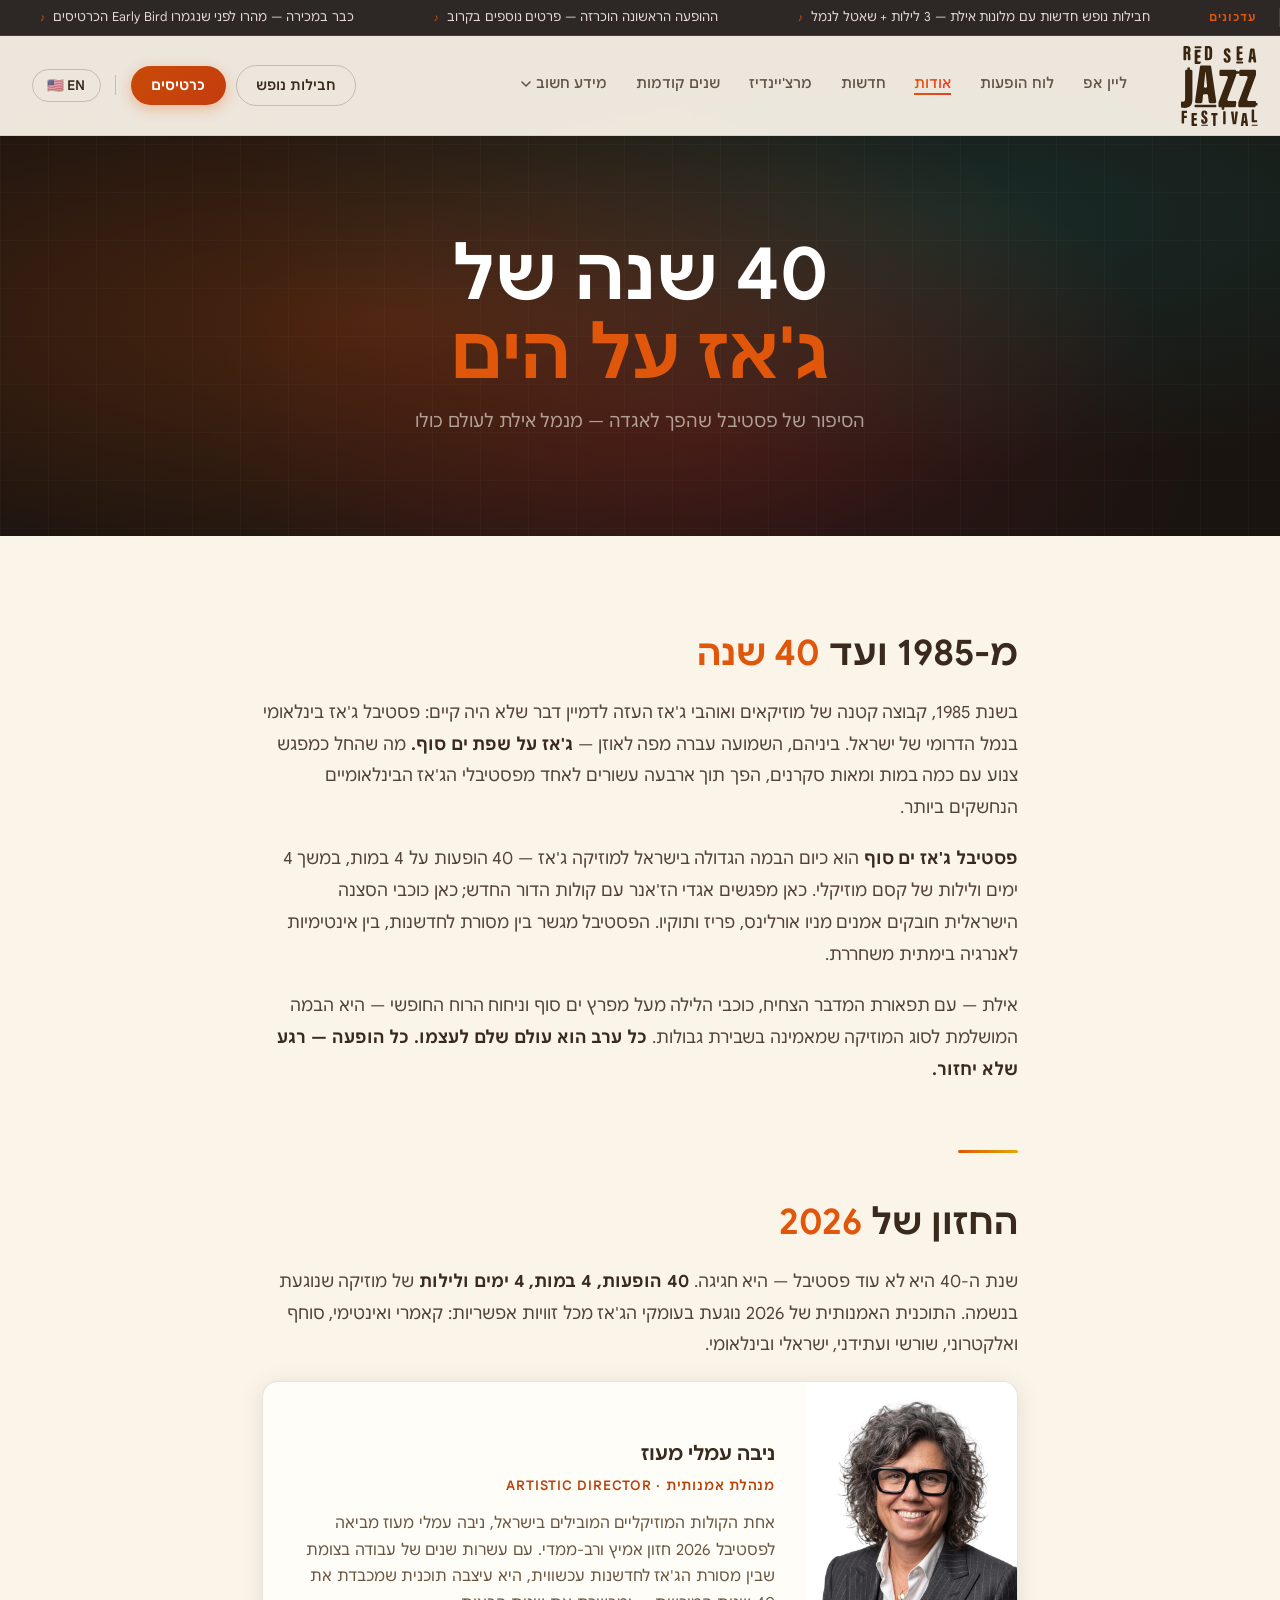
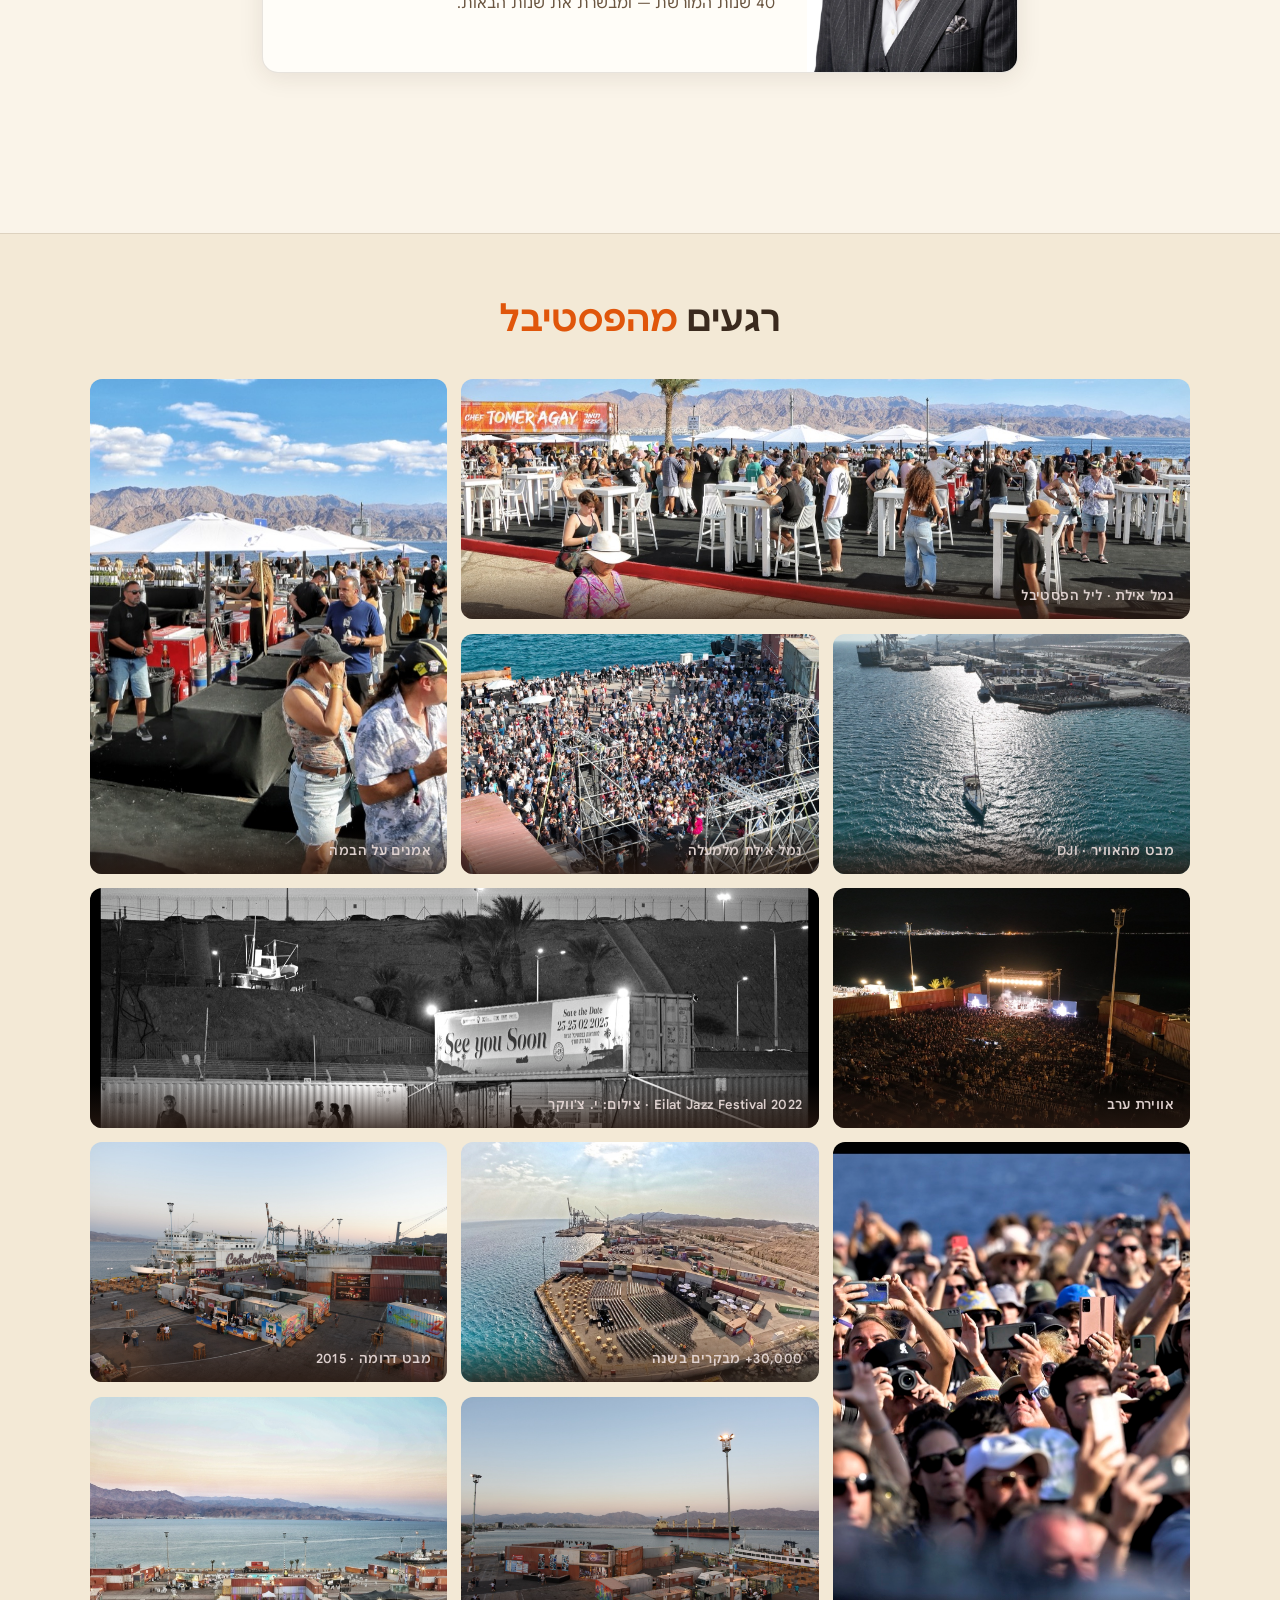
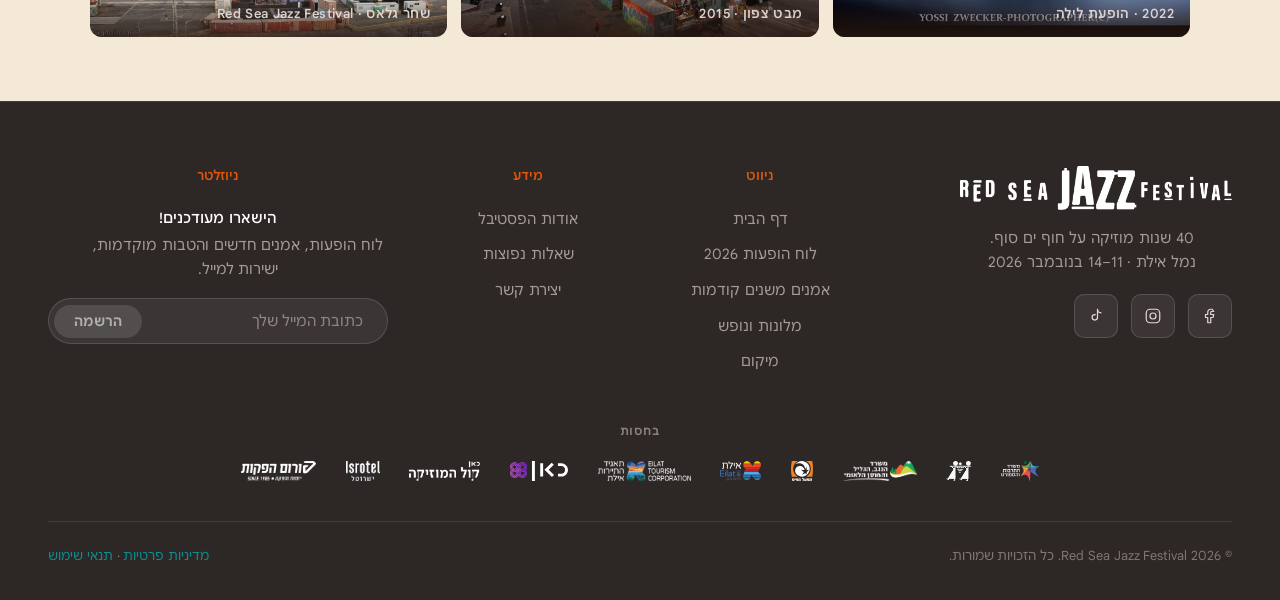
==== about.html @ d21c3e27 "fix: סגירת תפריט מובייל בלחיצה על קישור ניווט פנימי בלעדי זה, גלילת עוגן באותו עמוד (כמו קישור ל-lin" ====
<!DOCTYPE html>
<html lang="he" dir="rtl">
<head>
  <meta charset="UTF-8" />
  <meta name="viewport" content="width=device-width, initial-scale=1.0" />
  <title>אודות הפסטיבל · Red Sea Jazz Festival 2026</title>
  <meta name="description" content="40 שנות פסטיבל ג'אז ים סוף — סיפור הפסטיבל, הערכים, המספרים והחזון. נמל אילת, 11–14 בנובמבר 2026." />
  <meta name="keywords" content="Red Sea Jazz Festival, אודות, היסטוריה, פסטיבל ג'אז, אילת, 40 שנה" />
  <meta property="og:title" content="אודות הפסטיבל · Red Sea Jazz Festival 2026" />
  <meta property="og:description" content="40 שנות פסטיבל ג'אז ים סוף — סיפור הפסטיבל, הערכים והחזון. נמל אילת, 11–14 בנובמבר 2026." />
  <meta property="og:type" content="website" />
  <meta property="og:image" content="./Graphig assets/og-image.jpg" />
  <meta property="og:image:width" content="1200" />
  <meta property="og:image:height" content="630" />
  <meta property="og:image:alt" content="Red Sea Jazz Festival 2026 — 40 שנות מוזיקה" />
  <meta property="og:locale" content="he_IL" />
  <meta property="og:site_name" content="Red Sea Jazz Festival" />
  <meta name="twitter:card" content="summary_large_image" />
  <meta name="twitter:title" content="אודות הפסטיבל · Red Sea Jazz Festival 2026" />
  <meta name="twitter:description" content="40 שנות פסטיבל ג'אז ים סוף — נמל אילת, 11–14 בנובמבר 2026" />
  <meta name="twitter:image" content="./Graphig assets/og-image.jpg" />
  <meta name="twitter:image:alt" content="Red Sea Jazz Festival 2026 — אודות הפסטיבל" />
  <meta name="theme-color" content="#E0560B" />
  <meta name="msapplication-TileColor" content="#E0560B" />
  <link rel="icon" type="image/x-icon" href="./favicon.ico" />
  <link rel="icon" type="image/png" sizes="16x16" href="./favicon-16x16.png" />
  <link rel="icon" type="image/png" sizes="32x32" href="./favicon-32x32.png" />
  <link rel="apple-touch-icon" sizes="180x180" href="./apple-touch-icon.png" />
  <link rel="manifest" href="./site.webmanifest" />
  <!-- Preconnect to external origins -->
  <link rel="preconnect" href="https://fonts.googleapis.com" />
  <link rel="preconnect" href="https://fonts.gstatic.com" crossorigin />
  <link href="https://fonts.googleapis.com/css2?family=Hepta+Slab:wght@100;300;400;500;700;900&family=Noto+Sans+Hebrew:wght@300;400;500;700;900&display=swap" rel="stylesheet" />
  <style>
    /* ─── Google Sans (self-hosted, per-script via unicode-range: Hebrew + Latin/numbers) ─── */
    @font-face {
      font-family: 'Google Sans';
      src: url('./Graphig assets/fonts/GoogleSansHebrew-Variable.woff2') format('woff2-variations');
      font-weight: 400 700;
      font-style: normal;
      unicode-range: U+0590-05FF, U+FB1D-FB4F;
      font-display: swap;
    }
    @font-face {
      font-family: 'Google Sans';
      src: url('./Graphig assets/fonts/GoogleSansHebrew-Italic-Variable.woff2') format('woff2-variations');
      font-weight: 400 700;
      font-style: italic;
      unicode-range: U+0590-05FF, U+FB1D-FB4F;
      font-display: swap;
    }
    @font-face {
      font-family: 'Google Sans';
      src: url('./Graphig assets/fonts/GoogleSansLatin-Variable.woff2') format('woff2-variations');
      font-weight: 400 700;
      font-style: normal;
      unicode-range: U+0020-007E, U+00A0-00FF, U+2010-2011, U+2013-2015, U+2018-201A, U+201C-201E, U+2022, U+2026, U+2030, U+2032-2033, U+2039-203A, U+2044, U+20AA, U+20AC, U+2190, U+2192, U+21C4, U+2212, U+2248, U+25CF, U+2713;
      font-display: swap;
    }
    @font-face {
      font-family: 'Google Sans';
      src: url('./Graphig assets/fonts/GoogleSansLatin-Italic-Variable.woff2') format('woff2-variations');
      font-weight: 400 700;
      font-style: italic;
      unicode-range: U+0020-007E, U+00A0-00FF, U+2010-2011, U+2013-2015, U+2018-201A, U+201C-201E, U+2022, U+2026, U+2030, U+2032-2033, U+2039-203A, U+2044, U+20AA, U+20AC, U+2190, U+2192, U+21C4, U+2212, U+2248, U+25CF, U+2713;
      font-display: swap;
    }

    /* ─── RESET & BASE ─────────────────────────────────────────── */
    *, *::before, *::after { box-sizing: border-box; margin: 0; padding: 0; }

    :root {
      --ticker-h:  36px;
      --nav-h:     100px;
      --bg:        #FAF4E9;
      --bg2:       #F3E9D6;
      --orange:    #E0560B;
      --yellow:    #E0A800;
      --red:       #D62246;
      --teal:      #0A8F8E;
      --text:      #3A2A1E;
      --muted:     #6A5540; --yellow-text: #7A5C00; --teal-text: #086665; --orange-text: #B8440A; --orange-btn: #C94A08;
      --card-bg:   #FFFDF8;
      --border:    rgba(58,42,30,0.12);
      --border-strong: rgba(58,42,30,0.22);
      --shadow:    rgba(58,42,30,0.10);
      --shadow-strong: rgba(58,42,30,0.16);
      --on-accent: #FFFDF8;
      --font:      'Google Sans', 'Hepta Slab', 'Noto Sans Hebrew', serif;
    }
    :root:has(nav.scrolled) { --nav-h: 64px; }

    html { scroll-behavior: smooth; direction: rtl; }

    body {
      background: var(--bg);
      color: var(--text);
      font-family: var(--font);
      overflow-x: hidden;
      -webkit-font-smoothing: antialiased;
      line-height: 1.7;
      word-spacing: 0.05em;
    }

    a { color: inherit; text-decoration: none; }

    :focus-visible {
      outline: 2px solid var(--orange);
      outline-offset: 3px;
      border-radius: 4px;
    }

    img { display: block; max-width: 100%; }
    button { font-family: var(--font); cursor: pointer; }

    ::-webkit-scrollbar { width: 6px; }
    ::-webkit-scrollbar-track { background: var(--bg); }
    ::-webkit-scrollbar-thumb { background: var(--orange); border-radius: 3px; }

    /* ─── NAV ─────────────────────────────────────────────────── */
    /* ─── TICKER ─────────────────────────────────────────────── */
    .ticker-bar {
      position: fixed; top: 0; left: 0; right: 0;
      height: var(--ticker-h); z-index: 101;
      background: #2d2726;
      display: flex; align-items: center;
      direction: ltr;
      overflow: hidden;
      border-bottom: 1px solid rgba(224,86,11,0.3);
    }
    .ticker-label {
      flex-shrink: 0;
      padding: 0 1.4rem 0 1rem;
      font-size: 0.7rem; font-weight: 700; letter-spacing: 0.08em;
      color: var(--orange); text-transform: uppercase;
      border-right: 1px solid rgba(224,86,11,0.35);
      white-space: nowrap;
    }
    .ticker-track-wrap { flex: 1; overflow: hidden; position: relative; }
    .ticker-track {
      display: flex; gap: 0;
      direction: ltr;
      animation: ticker-scroll 28s linear infinite;
      will-change: transform;
      width: max-content;
    }
    .ticker-item {
      display: inline-flex; align-items: center; gap: 0.5rem;
      font-size: 0.78rem; color: #e6d8d6;
      padding: 0 2.5rem;
      white-space: nowrap;
    }
    .ticker-item::before { content: '♪'; color: var(--orange); font-size: 0.65rem; }
    @keyframes ticker-scroll {
      0%   { transform: translateX(0); }
      100% { transform: translateX(-25%); }
    }
    @media (max-width: 700px) {
      :root { --ticker-h: 32px; }
      .ticker-label { padding: 0 0.7rem 0 0.9rem; font-size: 0.65rem; }
      .ticker-item { font-size: 0.73rem; padding: 0 1.8rem; }
    }

    /* ─── NAV ─────────────────────────────────────────────────── */
    nav {
      position: fixed; top: var(--ticker-h); width: 100%; z-index: 100;
      display: flex; align-items: center;
      height: 100px;
      background: rgba(250,244,233,0.94);
      backdrop-filter: blur(10px);
      border-bottom: 1px solid var(--border);
      transition: background 0.35s, height 0.35s;
      overflow: hidden;
    }
    nav.scrolled {
      height: 64px;
      background: rgba(250,244,233,0.97);
      box-shadow: 0 2px 16px var(--shadow);
    }

    .nav-logo-tab {
      flex-shrink: 0;
      padding: 0.6rem 1.4rem;
      display: flex;
      align-items: center; justify-content: center;
      cursor: pointer; text-decoration: none;
      transition: opacity 0.2s, padding 0.35s;
    }
    .nav-logo-tab:hover { opacity: 0.75; }
    nav.scrolled .nav-logo-tab { padding: 0.25rem 1.4rem; }
    .nav-logo-img {
      height: 80px; width: auto; display: block;
      filter: brightness(0) saturate(100%) invert(15%) sepia(28%) saturate(900%) hue-rotate(350deg);
      transition: height 0.35s;
    }
    nav.scrolled .nav-logo-img { height: 44px; }

    .nav-inner {
      flex: 1; display: flex; align-items: center;
      justify-content: space-between;
      padding: 0 2rem;
    }

    .nav-links {
      display: flex; gap: 1.8rem; list-style: none;
      font-size: 0.88rem; font-weight: 500;
    }
    .nav-links a {
      position: relative; padding-bottom: 3px;
      transition: color 0.25s; color: rgba(58,42,30,0.78);
    }
    .nav-links a::after {
      content: ''; position: absolute; bottom: 0; inset-inline-end: 0;
      width: 0; height: 2px;
      background: linear-gradient(90deg, var(--orange), #E84021);
      transition: width 0.3s;
    }
    .nav-links a:hover, .nav-links a.active {
      background: linear-gradient(90deg, var(--orange), #E84021);
      -webkit-background-clip: text; background-clip: text; color: transparent;
    }
    .nav-links a:hover::after, .nav-links a.active::after { width: 100%; }

    /* ── Nav dropdown: "מידע חשוב" — הקישור היחיד בטול-בר עם תת-תפריט (3 בנים) ── */
    .nav-drop { position: relative; }
    .nav-drop-toggle {
      display: flex; align-items: center; gap: 0.35rem;
      background: none; border: none; padding: 0 0 3px; margin: 0;
      font: inherit; font-size: inherit; font-weight: 500;
      color: rgba(58,42,30,0.78); cursor: pointer; position: relative;
    }
    .nav-drop-toggle::after {
      content: ''; position: absolute; bottom: 0; inset-inline-end: 0;
      width: 0; height: 2px;
      background: linear-gradient(90deg, var(--orange), #E84021);
      transition: width 0.3s;
    }
    .nav-drop-toggle:hover, .nav-drop-toggle.open {
      background: linear-gradient(90deg, var(--orange), #E84021);
      -webkit-background-clip: text; background-clip: text; color: transparent;
    }
    .nav-drop-toggle:hover::after, .nav-drop-toggle.open::after { width: 100%; }
    .nav-drop-toggle:hover .nav-drop-chevron, .nav-drop-toggle.open .nav-drop-chevron { color: var(--orange); }
    .nav-drop-chevron { transition: transform 0.25s; flex-shrink: 0; }
    .nav-drop-toggle.open .nav-drop-chevron { transform: rotate(180deg); }

    /* הפאנל מנותק ל-body ב-JS (portal) כדי לא להיחתך ע"י overflow:hidden של ה-nav */
    .nav-drop-panel {
      display: none; flex-direction: column;
      position: fixed; z-index: 150;
      background: #FAF4E9; border: 1px solid var(--border);
      border-radius: 14px; box-shadow: 0 14px 34px var(--shadow);
      padding: 0.55rem; min-width: 215px;
    }
    .nav-drop-panel.open { display: flex; }
    .nav-drop-panel > a {
      display: flex; align-items: center; justify-content: space-between; gap: 0.6rem;
      padding: 0.6rem 0.8rem; border-radius: 8px;
      font-size: 0.87rem; font-weight: 500; color: var(--text);
      white-space: nowrap; text-align: start;
      background: none; border: none; width: 100%; cursor: pointer; font-family: inherit;
    }
    .nav-drop-panel > a:hover { background: rgba(224,86,11,0.08); color: var(--orange); }
    .nav-drop-panel > a.active { color: var(--orange); font-weight: 700; }

    .nav-actions {
      display: flex; align-items: center; gap: 0.6rem; flex-shrink: 0;
    }
    .nav-btn-primary {
      background: linear-gradient(135deg, var(--orange-btn), #c43d0e);
      color: var(--on-accent); border: none; border-radius: 50px;
      padding: 0.5rem 1.3rem; font-size: 0.85rem; font-weight: 700;
      cursor: pointer;
      box-shadow: 0 4px 14px rgba(224,86,11,0.32);
      transition: transform 0.2s, box-shadow 0.2s;
    }
    .nav-btn-primary:hover {
      transform: translateY(-2px);
      box-shadow: 0 6px 22px rgba(224,86,11,0.45);
    }
    .nav-btn-secondary {
      background: transparent;
      color: var(--text); border: 1.5px solid var(--border-strong);
      border-radius: 50px; padding: 0.48rem 1.2rem;
      font-size: 0.85rem; font-weight: 600; cursor: pointer;
      transition: border-color 0.2s, color 0.2s, transform 0.2s;
    }
    .nav-btn-secondary:hover {
      border-color: var(--orange); color: var(--orange);
      transform: translateY(-2px);
    }
    .nav-lang-sep {
      width: 1px; height: 20px; flex-shrink: 0;
      background: var(--border-strong);
      margin-inline: 0.3rem;
    }
    .nav-btn-lang {
      background: transparent;
      color: var(--text);
      border: 1.5px solid var(--border-strong);
      border-radius: 50px; padding: 0.45rem 0.9rem;
      font-size: 0.85rem; font-weight: 600; cursor: pointer;
      display: flex; align-items: center; gap: 0.35rem;
      transition: border-color 0.2s, color 0.2s;
    }
    .nav-btn-lang:hover { border-color: var(--orange); color: var(--orange); }

    .hamburger { display: none; flex-direction: column; gap: 5px; cursor: pointer; background: none; border: none; padding: 0; }
    .hamburger span { width: 24px; height: 2px; background: var(--text); border-radius: 2px; transition: 0.3s; }
    /* תפריט פתוח: שני הפסים החיצוניים מסתובבים ל-X, האמצעי נעלם */
    .hamburger[aria-expanded="true"] span:nth-child(1) { transform: translateY(7px) rotate(45deg); }
    .hamburger[aria-expanded="true"] span:nth-child(2) { opacity: 0; }
    .hamburger[aria-expanded="true"] span:nth-child(3) { transform: translateY(-7px) rotate(-45deg); }

    .nav-link-mobile-flat, .nav-mobile-menu-actions { display: none; }
    .mobile-menu-panel { display: contents; }
    @media (max-width: 900px) {
      nav { display: grid; grid-template-columns: 1fr auto 1fr; padding-inline: 16px; }
      .nav-inner { display: contents; padding: 0; }
      .nav-actions { display: contents; }
      .nav-links { display: none; }
      .nav-btn-secondary { display: none; }
      .nav-logo-tab { grid-column: 2; grid-row: 1; justify-self: center; padding: 0.5rem 1rem; }
      .nav-logo-img { height: 56px; }
      .hamburger { display: flex; grid-column: 1; grid-row: 1; justify-self: start; }
      .nav-actions > .nav-btn-primary { grid-column: 3; grid-row: 1; justify-self: end; }
      body.mobile-nav-open .nav-actions > .nav-btn-primary { display: none; }
      .nav-lang-sep, .nav-actions > #langBtn { display: none; }
      #navInfoDrop { display: none; }
      .nav-link-mobile-flat { display: block; }
      .mobile-menu-panel.open {
        display: flex; flex-direction: column;
        position: fixed; inset: 0; top: calc(var(--ticker-h) + var(--nav-h));
        background: rgba(250,244,233,0.98); -webkit-backdrop-filter: blur(10px); backdrop-filter: blur(10px);
        z-index: 99;
        overflow-y: auto; -webkit-overflow-scrolling: touch; overscroll-behavior: contain;
      }
      .mobile-menu-panel.open .nav-links {
        display: flex; flex-direction: column;
        padding: 2rem; gap: 1.5rem; font-size: 1.2rem;
      }
      .mobile-menu-panel.open::-webkit-scrollbar-thumb { background: transparent; transition: background 0.25s; }
      .mobile-menu-panel.open.scrolling::-webkit-scrollbar-thumb { background: var(--orange); }
      .nav-mobile-menu-actions {
        display: none; align-items: center; gap: 0.6rem;
        grid-column: 3; grid-row: 1; justify-self: end;
      }
      body.mobile-nav-open .nav-mobile-menu-actions { display: flex; }
      body.mobile-nav-open .nav-logo-tab { display: none; }
    }

    /* ─── PAGE HERO ───────────────────────────────────────────── */
    .page-hero {
      position: relative;
      overflow: hidden;
      height: calc(400px + var(--ticker-h) + var(--nav-h));
      display: flex; align-items: center; justify-content: center;
      padding-top: calc(var(--ticker-h) + var(--nav-h));
      background: #1a1410;
      text-align: center;
    }
    .page-hero-bg {
      position: absolute; inset: 0;
      background: radial-gradient(ellipse at 30% 60%, rgba(224,86,11,0.25) 0%, transparent 60%),
                  radial-gradient(ellipse at 75% 40%, rgba(10,143,142,0.18) 0%, transparent 55%),
                  radial-gradient(ellipse at 55% 80%, rgba(214,34,70,0.15) 0%, transparent 50%);
      pointer-events: none;
    }
    .page-hero-grid {
      position: absolute; inset: 0; opacity: 0.06;
      background-image: linear-gradient(rgba(250,244,233,0.4) 1px, transparent 1px),
                        linear-gradient(90deg, rgba(250,244,233,0.4) 1px, transparent 1px);
      background-size: 48px 48px;
      pointer-events: none;
    }
    .page-hero-content {
      position: relative; z-index: 2;
      display: flex; flex-direction: column;
      gap: 14px; align-items: center;
      padding-inline: 2rem;
    }
    .page-hero .section-tag {
      display: inline-flex; align-items: center; gap: 8px;
      font-size: 0.78rem; font-weight: 600;
      letter-spacing: 0.12em; text-transform: uppercase;
      color: rgba(250,244,233,0.65);
      background: rgba(250,244,233,0.08);
      border: 1px solid rgba(250,244,233,0.15);
      border-radius: 50px; padding: 0.35rem 1.1rem;
    }
    .page-hero h1 {
      font-size: clamp(2.4rem, 6vw, 4.5rem);
      font-weight: 900; line-height: 1.1;
      color: #ffffff;
    }
    .page-hero h1 .accent {
      color: var(--orange);
    }
    .page-hero .hero-sub {
      font-size: 1.1rem; color: rgba(250,244,233,0.6);
      max-width: 600px;
    }

    /* ─── MAIN ABOUT CONTENT ──────────────────────────────────── */
    .about-page-content {
      max-width: 820px; margin-inline: auto;
      padding: 6rem 2rem;
    }

    .about-section {
      margin-bottom: 4rem;
    }
    .about-section h2 {
      font-size: clamp(1.6rem, 3vw, 2.2rem);
      font-weight: 900; line-height: 1.2;
      margin-bottom: 1.4rem;
    }
    .about-section h2 .accent {
      color: var(--orange);
    }
    .about-body {
      font-size: 1.05rem;
      line-height: 1.9;
      color: rgba(58,42,30,0.88);
    }
    .about-body p { margin-bottom: 1.2rem; }
    .about-body strong { color: var(--text); font-weight: 700; }

    .about-divider {
      width: 60px; height: 3px; margin-block: 3rem;
      background: linear-gradient(90deg, var(--orange), var(--yellow));
      border-radius: 2px;
    }

    /* ─── ARTISTIC DIRECTOR CARD ──────────────────────────────── */
    .artistic-dir-card {
      background: var(--card-bg);
      border: 1px solid var(--border);
      border-radius: 16px;
      padding: 2.4rem;
      display: flex; gap: 2rem; align-items: center;
      box-shadow: 0 4px 24px var(--shadow);
      margin-top: 0;
      overflow: hidden;
    }
    .artistic-dir-card .dir-photo {
      flex: 0 0 210px;
      align-self: stretch;
      overflow: hidden;
      background: var(--card-bg);
      /* bleed to card edges: top, bottom, inline-start (= right in RTL) */
      margin-top: -2.4rem;
      margin-bottom: -2.4rem;
      margin-inline-start: -2.4rem;
    }
    .artistic-dir-card .dir-photo img {
      width: 100%; height: 100%;
      object-fit: contain;
      object-position: right top;
      display: block;
    }
    .artistic-dir-card .dir-info {
      flex: 1;
      min-width: 0;
    }
    .dir-info .dir-name {
      font-size: 1.2rem; font-weight: 800; margin-bottom: 0.3rem;
    }
    .dir-info .dir-role {
      font-size: 0.83rem; color: var(--orange-text); font-weight: 600;
      letter-spacing: 0.06em; text-transform: uppercase;
      margin-bottom: 0.8rem;
    }
    .dir-info p { font-size: 0.95rem; color: var(--muted); line-height: 1.75; }

    /* ─── CTA ─────────────────────────────────────────────────── */
    .about-cta {
      text-align: center;
      padding: 4rem 2rem;
      background: var(--bg2);
      border-top: 1px solid var(--border);
    }
    .about-cta h3 { font-size: 1.8rem; font-weight: 900; margin-bottom: 0.8rem; }
    .about-cta p { color: var(--muted); margin-bottom: 2rem; }
    .cta-btn {
      display: inline-flex; align-items: center; gap: 0.6rem;
      background: linear-gradient(135deg, var(--orange-btn), #c43d0e);
      color: var(--on-accent); border: none; border-radius: 50px;
      padding: 0.85rem 2.4rem; font-size: 1rem; font-weight: 700;
      font-family: var(--font); cursor: pointer;
      box-shadow: 0 4px 18px rgba(224,86,11,0.35);
      transition: transform 0.2s, box-shadow 0.2s;
      text-decoration: none;
    }
    .cta-btn:hover {
      transform: translateY(-2px);
      box-shadow: 0 8px 28px rgba(224,86,11,0.48);
    }

    /* ─── FOOTER ──────────────────────────────────────────────── */
    footer {
      background: var(--text);
      color: rgba(250,244,233,0.75);
      padding: 3rem 2rem 2rem;
      text-align: center;
      font-size: 0.85rem;
    }
    .footer-logo-sm {
      font-size: 1.1rem; font-weight: 900;
      color: var(--on-accent); letter-spacing: 0.05em;
      margin-bottom: 0.6rem;
    }
    .footer-bottom-sm { margin-top: 1.2rem; opacity: 0.55; font-size: 0.8rem; }

    /* ─── GALLERY ─────────────────────────────────────────────── */
    .gallery-section {
      padding: 4rem 3rem;
      background: var(--bg2);
      border-top: 1px solid var(--border);
    }
    .gallery-header {
      max-width: 860px; margin: 0 auto 2.4rem;
      text-align: center;
    }
    .gallery-header h2 {
      font-size: clamp(1.6rem, 3vw, 2.2rem);
      font-weight: 900; line-height: 1.2;
    }
    .gallery-header h2 .accent {
      color: var(--orange);
    }
    .photo-gallery {
      display: grid;
      grid-template-columns: repeat(3, 1fr);
      grid-auto-rows: 240px;
      gap: 0.9rem;
      max-width: 1100px; margin: 0 auto;
    }
    .gallery-item {
      position: relative; overflow: hidden;
      border-radius: 12px; background: var(--bg2);
      cursor: pointer;
    }
    .gallery-item.g-wide { grid-column: span 2; }
    .gallery-item.g-tall { grid-row: span 2; }
    .gallery-item img {
      width: 100%; height: 100%;
      object-fit: cover;
      transition: transform 0.45s ease;
    }
    .gallery-item:hover img { transform: scale(1.06); }
    .gallery-caption {
      position: absolute; bottom: 0; inset-inline: 0;
      padding: 0.7rem 1rem;
      background: linear-gradient(transparent, rgba(42,26,18,0.78));
      color: rgba(230,216,214,0.95);
      font-size: 0.8rem; font-weight: 600;
      letter-spacing: 0.03em;
    }

    /* ─── LIGHTBOX ───────────────────────────────────────────── */
    .lb-overlay {
      position: fixed; inset: 0; z-index: 500;
      background: rgba(26,20,16,0.72);
      backdrop-filter: blur(8px);
      -webkit-backdrop-filter: blur(8px);
      display: flex; align-items: center; justify-content: center;
      opacity: 0; pointer-events: none;
      transition: opacity 0.3s ease;
    }
    .lb-overlay.open { opacity: 1; pointer-events: all; }
    .lb-inner {
      position: relative;
      display: flex; flex-direction: column; align-items: center; gap: 0.8rem;
      max-width: 90vw; max-height: 90vh;
    }
    .lb-img {
      max-width: 90vw; max-height: 80vh;
      object-fit: contain; border-radius: 10px;
      box-shadow: 0 24px 80px rgba(0,0,0,0.55);
      transform: scale(0.92);
      transition: transform 0.35s cubic-bezier(0.34,1.26,0.64,1);
      display: block;
    }
    .lb-overlay.open .lb-img { transform: scale(1); }
    .lb-caption {
      color: rgba(230,216,214,0.9); font-size: 0.85rem;
      letter-spacing: 0.03em; text-align: center;
    }
    .lb-close {
      position: fixed; top: 1.2rem; inset-inline-start: 1.2rem;
      width: 42px; height: 42px;
      background: rgba(250,244,233,0.12);
      border: 1.5px solid rgba(250,244,233,0.28);
      border-radius: 50%; color: #fff; font-size: 1.1rem;
      cursor: pointer; display: flex; align-items: center; justify-content: center;
      transition: background 0.2s, border-color 0.2s;
      z-index: 501;
    }
    .lb-close:hover { background: rgba(224,86,11,0.55); border-color: var(--orange); }
    .lb-nav-btn {
      position: fixed; top: 50%; transform: translateY(-50%);
      width: 40px; height: 40px; border-radius: 50%;
      background: var(--card-bg);
      border: 1.5px solid var(--border-strong);
      color: var(--muted);
      display: flex; align-items: center; justify-content: center;
      cursor: pointer; font-size: 1.1rem; line-height: 1;
      font-family: var(--font); z-index: 501;
      transition: background 0.2s, border-color 0.2s, color 0.2s, transform 0.2s, opacity 0.2s;
      box-shadow: 0 2px 8px rgba(0,0,0,0.28);
    }
    .lb-prev { left: 1.5rem; }
    .lb-next { right: 1.5rem; }
    .lb-nav-btn:hover:not(:disabled) {
      background: var(--orange); border-color: var(--orange); color: #fff;
      transform: translateY(-50%) scale(1.08);
    }
    .lb-nav-btn:disabled { opacity: 0.25; cursor: default; }

    /* ─── LIGHTBOX · MOBILE CAROUSEL (≤720px) ───────────────────
       תצוגת דסקטופ (.lb-inner בודד + כפתורי חצים) נשארת ללא שינוי.
       במובייל מוסתרים החצים, ובמקום זאת מוצג "מסלול" גלילה אופקי עם
       snap: תמונה מרכזית מלאה, ופיסת "הצצה" מהתמונה הבאה/קודמת בצדדים
       — בדיוק כמו קרוסלה — שנשלטת ע"י סווייפ טבעי (touch scroll). */
    .lb-track-wrap { display: none; }
    @media (max-width: 720px) {
      .lb-nav-btn { display: none; }
      .lb-inner { display: none; }
      .lb-track-wrap {
        display: flex; width: 100%; height: 100%;
        align-items: center;
        overflow-x: auto; overflow-y: hidden;
        scroll-snap-type: x mandatory;
        -webkit-overflow-scrolling: touch;
        scrollbar-width: none; -ms-overflow-style: none;
      }
      .lb-track-wrap::-webkit-scrollbar { display: none; }
      .lb-track {
        display: flex; align-items: center;
        gap: 14px;
        /* padding = (100vw - רוחב שקופית)/2, כדי שגם השקופית הראשונה/אחרונה
           תוכל להגיע למרכז המסך ב-scroll-snap */
        padding-inline: 10vw;
      }
      .lb-slide {
        flex: 0 0 80vw; width: 80vw;
        scroll-snap-align: center;
        display: flex; flex-direction: column; align-items: center; gap: 0.7rem;
      }
      /* height קבוע (לא max-height) + object-fit:cover — התמונות בגלריה
         בפרופורציות שונות (1.47–1.84), עם contain כל שקופית הייתה בגובה
         אחר וה"קרוסלה" קפצה בגובה תוך כדי סווייפ. עכשיו כולן אותו גובה בדיוק. */
      .lb-slide-img {
        width: 100%; height: 42vh;
        object-fit: cover; border-radius: 10px;
        box-shadow: 0 24px 80px rgba(0,0,0,0.55);
        display: block;
      }
      .lb-slide-caption {
        color: rgba(230,216,214,0.9); font-size: 0.8rem;
        letter-spacing: 0.03em; text-align: center;
      }
    }

    /* ─── RESPONSIVE ──────────────────────────────────────────── */
    @media (max-width: 720px) {
      /* מובייל: גובה באנר אחיד (260px תוכן) לכל דפי הבאנר באתר, מלבד לוח ההופעות */
      .page-hero { padding-inline: 1.5rem; height: calc(260px + var(--ticker-h) + var(--nav-h)); }
      .about-page-content { padding: 3.5rem 1.5rem; }
      .artistic-dir-card { flex-direction: column; align-items: stretch; padding: 16px; }
      .artistic-dir-card .dir-photo {
        flex: 0 0 auto;
        width: auto; height: 300px;
        align-self: auto;
        margin-top: -16px; margin-bottom: 0;
        margin-inline-start: -16px; margin-inline-end: -16px;
      }
      /* מובייל: cover במקום contain — התמונה נמתחת מקצה לקצה של הכרטיסייה
         בלי שוליים לבנים, עם קרופ שמדגיש בעיקר את הראש (לא את כל הגוף). */
      .artistic-dir-card .dir-photo img {
        object-fit: cover;
        object-position: center 12%;
      }
      .gallery-section { padding: 3rem 1.2rem; }
      .photo-gallery { grid-template-columns: repeat(2, 1fr); grid-auto-rows: 180px; }
      .gallery-item.g-wide { grid-column: span 2; }
      .gallery-item.g-tall { grid-row: span 1; }
    }
      /* טלפונים קטנים מאוד (~≤400px): ה-toolbar (לוגו + כפתור כרטיסים + EN + המבורגר)
       צר מדי לכל האלמנטים במידותיהם הרגילות — הם נדחקים החוצה משמאל וה-nav
       (overflow:hidden) חותך את ההמבורגר לגמרי. מצמצמים padding/gap/font כדי
       שהכול יישאר בתוך הרוחב הזמין. */
    @media (max-width: 400px) {
      .nav-logo-tab { padding: 0.4rem 0.6rem; }
      .nav-inner { padding: 0 0.5rem; }
      .nav-btn-primary { padding: 0.5rem 0.8rem; font-size: 0.78rem; }
      /* מגדיל את שטח המגע ל-~44×44px בלי לשנות את הפריסה החזותית (padding מתקזז ע"י margin שלילי זהה).
         סימטרי — ההמבורגר יושב לבדו בקצה עמודת הגריד הימנית, אין יותר כפתור EN צמוד אליו. */
      .hamburger { padding: 14px; margin: -14px; }
    }
</style>
  <link rel="stylesheet" href="./page-transitions.css" />
</head>
<body>

  <!-- ── TICKER ── -->
  <div class="ticker-bar" role="status" aria-live="off" aria-label="עדכוני פסטיבל">
    <div class="ticker-track-wrap">
      <div class="ticker-track">
        <span class="ticker-item">הכרטיסים Early Bird כבר במכירה — מהרו לפני שנגמרו</span>
        <span class="ticker-item">ההופעה הראשונה הוכרזה — פרטים נוספים בקרוב</span>
        <span class="ticker-item">חבילות נופש חדשות עם מלונות אילת — 3 לילות + שאטל לנמל</span>
        <span class="ticker-item">11–14 בנובמבר 2026 · נמל אילת · 40 שנות פסטיבל ג׳אז ים סוף</span>
        <span class="ticker-item">הכרטיסים Early Bird כבר במכירה — מהרו לפני שנגמרו</span>
        <span class="ticker-item">ההופעה הראשונה הוכרזה — פרטים נוספים בקרוב</span>
        <span class="ticker-item">חבילות נופש חדשות עם מלונות אילת — 3 לילות + שאטל לנמל</span>
        <span class="ticker-item">11–14 בנובמבר 2026 · נמל אילת · 40 שנות פסטיבל ג׳אז ים סוף</span>
      </div>
    </div>
    <div class="ticker-label">עדכונים</div>
  </div>

  <!-- ── NAV ── -->
  <nav id="navbar">
    <a class="nav-logo-tab" href="./index.html">
      <img src="State=Vertical.svg" alt="Red Sea Jazz Festival" class="nav-logo-img" width="80" height="80" />
    </a>
    <div class="nav-inner">
      <div class="mobile-menu-panel" id="mobileMenuPanel">
      <ul class="nav-links" id="navLinks">
        <li class="nav-link-mobile-flat"><a href="./index.html" data-he="דף הבית" data-en="Home">דף הבית</a></li>
        <li><a href="./index.html#artist-lineup-text" data-he="ליין אפ" data-en="Lineup">ליין אפ</a></li>
        <li><a href="./lineup.html" data-he="לוח הופעות" data-en="Schedule">לוח הופעות</a></li>
        <li><a href="./about.html" class="active" data-he="אודות" data-en="About">אודות</a></li>
        <li><a href="./index.html#news" data-he="חדשות" data-en="News">חדשות</a></li>
        <li><a href="./merch.html" data-he="מרצ'יינדיז" data-en="Merch">מרצ'יינדיז</a></li>
        <li><a href="./past-artists.html" data-he="שנים קודמות" data-en="Past Artists">שנים קודמות</a></li>
        <li class="nav-drop" id="navInfoDrop">
          <button type="button" class="nav-drop-toggle" id="navDropBtn" aria-haspopup="true" aria-expanded="false" onclick="toggleNavDrop(event)" data-he="מידע חשוב" data-en="Important Info">
            מידע חשוב
            <svg class="nav-drop-chevron" width="10" height="6" viewBox="0 0 10 6" fill="none" aria-hidden="true"><path d="M1 1l4 4 4-4" stroke="currentColor" stroke-width="1.6" stroke-linecap="round" stroke-linejoin="round"/></svg>
          </button>
          <div class="nav-drop-panel" id="navDropPanel">
            <!-- הסעות: לינק חיצוני placeholder — יש לעדכן כשיתקבל קישור סופי -->
            <a href="#" data-he="הסעות" data-en="Shuttles">הסעות</a>
            <a href="./faq.html" data-he="שאלות נפוצות" data-en="FAQ">שאלות נפוצות</a>
            <a href="./contact.html" data-he="יצירת קשר" data-en="Contact">יצירת קשר</a>
          </div>
        </li>
        <li class="nav-link-mobile-flat"><a href="#" data-he="הסעות" data-en="Shuttles">הסעות</a></li>
        <li class="nav-link-mobile-flat"><a href="./faq.html" data-he="שאלות נפוצות" data-en="FAQ">שאלות נפוצות</a></li>
        <li class="nav-link-mobile-flat"><a href="./contact.html" data-he="יצירת קשר" data-en="Contact">יצירת קשר</a></li>
      </ul>
      </div>
      <div class="nav-actions">
        <a class="nav-btn-secondary"
          href="https://www.hotels.com/" target="_blank" rel="noopener">
          חבילות נופש
        </a>
        <a class="nav-btn-primary" data-he="כרטיסים" data-en="Tickets"
          href="https://www.ticketmaster.co.il/homepage/ALL/iw" target="_blank" rel="noopener">
          כרטיסים
        </a>
        <div class="nav-lang-sep"></div>
        <button class="nav-btn-lang" id="langBtn" onclick="switchLang()">🇺🇸 EN</button>
        <button class="hamburger" id="hamburger" aria-label="תפריט ניווט" aria-expanded="false" onclick="toggleMenu()">
          <span></span><span></span><span></span>
        </button>
      </div>
    </div>
    <div class="nav-mobile-menu-actions" id="navMobileMenuActions">
      <a class="nav-btn-primary" data-he="כרטיסים" data-en="Tickets" href="https://www.ticketmaster.co.il/homepage/ALL/iw" target="_blank" rel="noopener">כרטיסים</a>
      <button class="nav-btn-lang" id="langBtnMobile" onclick="switchLang()">🇺🇸 EN</button>
    </div>
  </nav>

  <!-- ── PAGE HERO ── -->
  <header class="page-hero">
    <div class="page-hero-bg"></div>
    <div class="page-hero-grid"></div>
    <div class="page-hero-content">
      <h1>40 שנה של<br><span class="accent">ג'אז על הים</span></h1>
      <p class="hero-sub">הסיפור של פסטיבל שהפך לאגדה — מנמל אילת לעולם כולו</p>
    </div>
  </header>

  <!-- ── MAIN CONTENT ── -->
  <main>
    <div class="about-page-content">

      <!-- סיפור הפסטיבל -->
      <section class="about-section">
        <h2>מ-1985 ועד <span class="accent">40 שנה</span></h2>
        <div class="about-body">
          <p>
            בשנת 1985, קבוצה קטנה של מוזיקאים ואוהבי ג'אז העזה לדמיין דבר שלא היה קיים: פסטיבל ג'אז בינלאומי בנמל הדרומי של ישראל. ביניהם, השמועה עברה מפה לאוזן — <strong>ג'אז על שפת ים סוף.</strong> מה שהחל כמפגש צנוע עם כמה במות ומאות סקרנים, הפך תוך ארבעה עשורים לאחד מפסטיבלי הג'אז הבינלאומיים הנחשקים ביותר.
          </p>
          <p>
            <strong>פסטיבל ג'אז ים סוף</strong> הוא כיום הבמה הגדולה בישראל למוזיקה ג'אז — 40 הופעות על 4 במות, במשך 4 ימים ולילות של קסם מוזיקלי. כאן מפגשים אגדי הז'אנר עם קולות הדור החדש; כאן כוכבי הסצנה הישראלית חובקים אמנים מניו אורלינס, פריז ותוקיו. הפסטיבל מגשר בין מסורת לחדשנות, בין אינטימיות לאנרגיה בימתית משחררת.
          </p>
          <p>
            אילת — עם תפאורת המדבר הצחיח, כוכבי הלילה מעל מפרץ ים סוף וניחוח הרוח החופשי — היא הבמה המושלמת לסוג המוזיקה שמאמינה בשבירת גבולות. <strong>כל ערב הוא עולם שלם לעצמו. כל הופעה — רגע שלא יחזור.</strong>
          </p>
        </div>
      </section>

      <div class="about-divider"></div>

      <!-- ניהול אמנותי -->
      <section class="about-section">
        <h2>החזון של <span class="accent">2026</span></h2>
        <div class="about-body">
          <p>
            שנת ה-40 היא לא עוד פסטיבל — היא חגיגה. <strong>40 הופעות, 4 במות, 4 ימים ולילות</strong> של מוזיקה שנוגעת בנשמה. התוכנית האמנותית של 2026 נוגעת בעומקי הג'אז מכל זוויות אפשריות: קאמרי ואינטימי, סוחף ואלקטרוני, שורשי ועתידני, ישראלי ובינלאומי.
          </p>
        </div>

        <div class="artistic-dir-card">
          <div class="dir-photo">
            <img src="./Graphig assets/niva-amali-maoz.jpg" alt="ניבה עמלי מעוז — מנהלת אמנותית" />
          </div>
          <div class="dir-info">
            <div class="dir-name">ניבה עמלי מעוז</div>
            <div class="dir-role">מנהלת אמנותית · Artistic Director</div>
            <p>
              אחת הקולות המוזיקליים המובילים בישראל, ניבה עמלי מעוז מביאה לפסטיבל 2026 חזון אמיץ ורב-ממדי. עם עשרות שנים של עבודה בצומת שבין מסורת הג'אז לחדשנות עכשווית, היא עיצבה תוכנית שמכבדת את 40 שנות המורשת — ומבשרת את שנות הבאות.
            </p>
          </div>
        </div>
      </section>


    </div><!-- /about-page-content -->

    <!-- ── PHOTO GALLERY ── -->
    <section class="gallery-section">
      <div class="gallery-header">
        <h2>רגעים <span class="accent">מהפסטיבל</span></h2>
      </div>
      <div class="photo-gallery">
        <!-- שורה 1: wide + tall -->
        <div class="gallery-item g-wide">
          <img src="./Graphig assets/gallery/gallery-01.jpg" alt="פסטיבל ג'אז ים סוף — הופעה בנמל אילת" loading="lazy" width="840" height="240" />
          <div class="gallery-caption">נמל אילת · ליל הפסטיבל</div>
        </div>
        <div class="gallery-item g-tall">
          <img src="./Graphig assets/gallery/gallery-02.jpg" alt="פסטיבל ג'אז ים סוף — אמנים על הבמה" loading="lazy" width="420" height="480" />
          <div class="gallery-caption">אמנים על הבמה</div>
        </div>
        <!-- שורה 2 (g-tall מ-gallery-02 מכסה): -->
        <div class="gallery-item">
          <img src="./Graphig assets/gallery/gallery-03.jpg" alt="מבט מהאוויר על הפסטיבל" loading="lazy" width="420" height="240" />
          <div class="gallery-caption">מבט מהאוויר · DJI</div>
        </div>
        <div class="gallery-item">
          <img src="./Graphig assets/gallery/gallery-04.jpg" alt="נמל אילת מלמעלה" loading="lazy" width="420" height="240" />
          <div class="gallery-caption">נמל אילת מלמעלה</div>
        </div>
        <!-- שורה 3 -->
        <div class="gallery-item">
          <img src="./Graphig assets/gallery/gallery-05.jpg" alt="אווירת הפסטיבל מהאוויר" loading="lazy" width="420" height="240" />
          <div class="gallery-caption">אווירת ערב</div>
        </div>
        <div class="gallery-item g-wide">
          <img src="./Graphig assets/gallery/gallery-06.jpg" alt="פסטיבל אילת 2022 — קהל וקסם" loading="lazy" width="840" height="240" />
          <div class="gallery-caption">Eilat Jazz Festival 2022 · צילום: י. צ'ווקר</div>
        </div>
        <!-- שורה 4: tall + רגיל + רגיל -->
        <div class="gallery-item g-tall">
          <img src="./Graphig assets/gallery/gallery-07.jpg" alt="פסטיבל אילת 2022 — אמן בהופעה" loading="lazy" width="420" height="480" />
          <div class="gallery-caption">2022 · הופעת לילה</div>
        </div>
        <div class="gallery-item">
          <img src="./Graphig assets/gallery/gallery-08.jpg" alt="הקהל בפסטיבל הג'אז" loading="lazy" width="420" height="240" />
          <div class="gallery-caption">30,000+ מבקרים בשנה</div>
        </div>
        <div class="gallery-item">
          <img src="./Graphig assets/gallery/gallery-09.jpg" alt="מבט דרומה — נמל אילת 2015" loading="lazy" width="420" height="240" />
          <div class="gallery-caption">מבט דרומה · 2015</div>
        </div>
        <!-- שורה 5 (g-tall מ-gallery-07 מכסה): -->
        <div class="gallery-item">
          <img src="./Graphig assets/gallery/gallery-10.jpg" alt="מבט צפון — נמל אילת 2015" loading="lazy" width="420" height="240" />
          <div class="gallery-caption">מבט צפון · 2015</div>
        </div>
        <div class="gallery-item">
          <img src="./Graphig assets/gallery/gallery-11.jpg" alt="שחר גלאס — פסטיבל הג'אז" loading="lazy" width="420" height="240" />
          <div class="gallery-caption">שחר גלאס · Red Sea Jazz Festival</div>
        </div>
      </div>
    </section>

  </main>

  <!-- ── FOOTER ── -->
  <footer id="site-footer"></footer>
  <script src="./footer.js"></script>

  <script>
    // Scroll shrink nav
    const nav = document.getElementById('navbar');
    window.addEventListener('scroll', () => {
      nav.classList.toggle('scrolled', window.scrollY > 40);
    }, { passive: true });

    // Mobile menu toggle
    function toggleMenu() {
      const hb = document.getElementById('hamburger');
      const panel = document.getElementById('mobileMenuPanel');
      const isOpen = panel?.classList.contains('open');
      if (hb) hb.setAttribute('aria-expanded', isOpen ? 'false' : 'true');
      if (!panel) return;
      if (!isOpen) {
        // פתיחה: ה-nav מכיל overflow:hidden + backdrop-filter (שיוצר containing block
        // ל-position:fixed) — זה חותך את תפריט המובייל המסך-מלא. לכן מנתקים זמנית ל-body.
        // סטריפ העדכונים (.ticker-bar) לא זז ולא מתנתק — הוא נשאר fixed במיקומו
        // המקורי מעל ה-nav תמיד, גם כשהתפריט פתוח.
        if (panel.parentElement !== document.body) {
          panel.__origParent = panel.parentElement;
          panel.__origNext = panel.nextSibling;
          document.body.appendChild(panel);
        }
        panel.classList.add('open');
        document.body.classList.add('mobile-nav-open');
        document.documentElement.style.overflow = 'hidden';
        document.body.style.overflow = 'hidden';
        // פס הגלילה הכתום מופיע רק בזמן גלילה בפועל בתוך הפאנל, ונעלם
        // כמה רגעים אחרי שהגלילה נעצרת (לא נשאר צבוע כל הזמן על המסך).
        if (!panel.__scrollListenerAttached) {
          panel.__scrollListenerAttached = true;
          panel.addEventListener('scroll', () => {
            panel.classList.add('scrolling');
            clearTimeout(panel.__scrollHideTimer);
            panel.__scrollHideTimer = setTimeout(() => panel.classList.remove('scrolling'), 800);
          }, { passive: true });
        }
      } else {
        panel.classList.remove('open');
        closeNavDrop();
        if (panel.__origParent) {
          panel.__origParent.insertBefore(panel, panel.__origNext);
        }
        document.body.classList.remove('mobile-nav-open');
        document.documentElement.style.overflow = '';
        document.body.style.overflow = '';
      }
    }

    // לחיצה על קישור ניווט בתוך התפריט הנייד הפתוח (למשל "ליין אפ") סוגרת
    // אותו — בלעדי זה, גלילת עוגן באותו עמוד (כמו #artist-lineup-text)
    // מתבצעת בפועל אבל נשארת מוסתרת מתחת לפאנל שנשאר פתוח, ונראית כאילו
    // הלחיצה "לא מובילה לשום מקום".
    document.getElementById('mobileMenuPanel')?.addEventListener('click', function(e) {
      if (e.target.closest('a[href]') && document.body.classList.contains('mobile-nav-open')) {
        toggleMenu();
      }
    });

    // Language switch
    function switchLang() {
      const isEn = document.documentElement.classList.toggle('lang-en');
      document.querySelectorAll('[data-he][data-en]').forEach(el => {
        el.textContent = isEn ? el.dataset.en : el.dataset.he;
      });
      document.querySelectorAll('.nav-btn-lang').forEach(el => {
        el.textContent = isEn ? '🇮🇱 HE' : '🇺🇸 EN';
      });
    }

    // ── תפריט "מידע חשוב" (dropdown יחיד ברמה אחת) ─────────────────
    (function initNavDrop() {
      var panel = document.getElementById('navDropPanel');
      if (panel && panel.parentElement !== document.body) {
        document.body.appendChild(panel);
      }
    })();

    function positionNavDropPanel() {
      var btn = document.getElementById('navDropBtn');
      var panel = document.getElementById('navDropPanel');
      if (!btn || !panel) return;
      var r = btn.getBoundingClientRect();
      var panelWidth = panel.offsetWidth || 220;
      var right = window.innerWidth - r.right;
      right = Math.max(8, Math.min(right, window.innerWidth - panelWidth - 8));
      panel.style.top = (r.bottom + 10) + 'px';
      panel.style.right = right + 'px';
      panel.style.left = 'auto';
    }

    function toggleNavDrop(e) {
      if (e) e.stopPropagation();
      var btn = document.getElementById('navDropBtn');
      var panel = document.getElementById('navDropPanel');
      if (!btn || !panel) return;
      var willOpen = !panel.classList.contains('open');
      if (willOpen) positionNavDropPanel();
      panel.classList.toggle('open', willOpen);
      btn.classList.toggle('open', willOpen);
      btn.setAttribute('aria-expanded', willOpen ? 'true' : 'false');
    }

    function closeNavDrop() {
      var btn = document.getElementById('navDropBtn');
      var panel = document.getElementById('navDropPanel');
      if (panel) panel.classList.remove('open');
      if (btn) { btn.classList.remove('open'); btn.setAttribute('aria-expanded', 'false'); }
    }

    document.addEventListener('click', function (e) {
      var btn = document.getElementById('navDropBtn');
      var panel = document.getElementById('navDropPanel');
      if (!panel || !panel.classList.contains('open')) return;
      if (btn && btn.contains(e.target)) return;
      if (panel.contains(e.target)) return;
      closeNavDrop();
    });

    window.addEventListener('resize', function () {
      var panel = document.getElementById('navDropPanel');
      if (panel && panel.classList.contains('open')) positionNavDropPanel();
    });
  </script>

  <script src="./page-transitions.js"></script>

  <!-- ── LIGHTBOX ──
       .lb-inner: תצוגת דסקטופ (תמונה בודדת + כפתורי חצים) — כמו קודם.
       .lb-track-wrap: קרוסלת מובייל עם snap-scroll — נבנית ב-JS מתוך
       אותן תמונות/כתוביות, ומוצגת רק ב-CSS מתחת ל-720px (ראו הסגנון). -->
  <div class="lb-overlay" id="lbOverlay" role="dialog" aria-modal="true" aria-label="תמונה מוגדלת">
    <div class="lb-inner" id="lbInner">
      <img class="lb-img" id="lbImg" src="" alt="" />
      <div class="lb-caption" id="lbCaption"></div>
    </div>
    <div class="lb-track-wrap" id="lbTrackWrap">
      <div class="lb-track" id="lbTrack"></div>
    </div>
    <button class="lb-close" id="lbClose" aria-label="סגור">&#x2715;</button>
    <button class="lb-nav-btn lb-prev" id="lbPrev" aria-label="תמונה קודמת">&#x2190;</button>
    <button class="lb-nav-btn lb-next" id="lbNext" aria-label="תמונה הבאה">&#x2192;</button>
  </div>

  <script>
    (function() {
      var overlay   = document.getElementById('lbOverlay');
      var lbImg     = document.getElementById('lbImg');
      var lbCap     = document.getElementById('lbCaption');
      var lbPrev    = document.getElementById('lbPrev');
      var lbNext    = document.getElementById('lbNext');
      var trackWrap = document.getElementById('lbTrackWrap');
      var track     = document.getElementById('lbTrack');

      var items = Array.from(document.querySelectorAll('.gallery-item'));
      var currentIdx = 0;
      var isSyncingTrack = false;
      var scrollDebounce = null;

      // בונה את שקופיות הקרוסלה של המובייל פעם אחת, מאותן תמונות/כתוביות
      items.forEach(function(item) {
        var imgEl = item.querySelector('img');
        var cap   = item.querySelector('.gallery-caption');
        var slide = document.createElement('div');
        slide.className = 'lb-slide';
        var img = document.createElement('img');
        img.className = 'lb-slide-img';
        img.src = imgEl.src;
        img.alt = imgEl.alt;
        img.loading = 'lazy';
        slide.appendChild(img);
        if (cap) {
          var capEl = document.createElement('div');
          capEl.className = 'lb-slide-caption';
          capEl.textContent = cap.textContent;
          slide.appendChild(capEl);
        }
        track.appendChild(slide);
      });

      function slideStep() {
        var slides = track.children;
        if (slides.length < 2) return slides[0] ? slides[0].offsetWidth : 0;
        return slides[1].offsetLeft - slides[0].offsetLeft;
      }

      function scrollTrackTo(idx, smooth) {
        var slide = track.children[idx];
        if (!slide) return;
        isSyncingTrack = true;
        var target = slide.offsetLeft - (trackWrap.clientWidth - slide.offsetWidth) / 2;
        trackWrap.scrollTo({ left: target, behavior: smooth ? 'smooth' : 'instant' });
        setTimeout(function() { isSyncingTrack = false; }, smooth ? 500 : 60);
      }

      function showImage(idx, opts) {
        opts = opts || {};
        var item  = items[idx];
        var imgEl = item.querySelector('img');
        var cap   = item.querySelector('.gallery-caption');
        lbImg.src = imgEl.src;
        lbImg.alt = imgEl.alt;
        lbCap.textContent = cap ? cap.textContent : '';
        currentIdx = idx;
        lbPrev.disabled = idx === 0;
        lbNext.disabled = idx === items.length - 1;
        if (!opts.skipTrackScroll) scrollTrackTo(idx, opts.smooth !== false);
      }

      items.forEach(function(item, idx) {
        item.addEventListener('click', function() {
          showImage(idx, { smooth: false });
          overlay.classList.add('open');
          document.body.style.overflow = 'hidden';
        });
      });

      function closeLb() {
        overlay.classList.remove('open');
        document.body.style.overflow = '';
      }

      document.getElementById('lbClose').addEventListener('click', closeLb);
      lbPrev.addEventListener('click', function() { if (currentIdx > 0) showImage(currentIdx - 1); });
      lbNext.addEventListener('click', function() { if (currentIdx < items.length - 1) showImage(currentIdx + 1); });

      overlay.addEventListener('click', function(e) {
        if (e.target === overlay || e.target === trackWrap || e.target === track) closeLb();
      });

      document.addEventListener('keydown', function(e) {
        if (!overlay.classList.contains('open')) return;
        if (e.key === 'Escape') closeLb();
        if (e.key === 'ArrowLeft'  && currentIdx > 0)               showImage(currentIdx - 1);
        if (e.key === 'ArrowRight' && currentIdx < items.length - 1) showImage(currentIdx + 1);
      });

      // מובייל: סווייפ טבעי על המסלול — אחרי שהגלילה נרגעת, מזהים איזו
      // שקופית התמרכזה (snap) ומעדכנים caption/currentIdx/prev-next בהתאם,
      // בלי לגלול שוב את ה-track (הוא כבר שם).
      trackWrap.addEventListener('scroll', function() {
        if (isSyncingTrack) return;
        clearTimeout(scrollDebounce);
        scrollDebounce = setTimeout(function() {
          var step = slideStep();
          if (!step) return;
          var newIdx = Math.round(trackWrap.scrollLeft / step);
          newIdx = Math.max(0, Math.min(items.length - 1, newIdx));
          if (newIdx !== currentIdx) showImage(newIdx, { skipTrackScroll: true });
        }, 120);
      }, { passive: true });
    })();
  </script>
</body>
</html>
---- page-transitions.css ----
#page-overlay {
  position: fixed;
  inset: 0;
  z-index: 9998;
  background: #FAF4E9;
  pointer-events: none;
  opacity: 1;
}

@media (prefers-reduced-motion: reduce) {
  #page-overlay { display: none !important; }
}
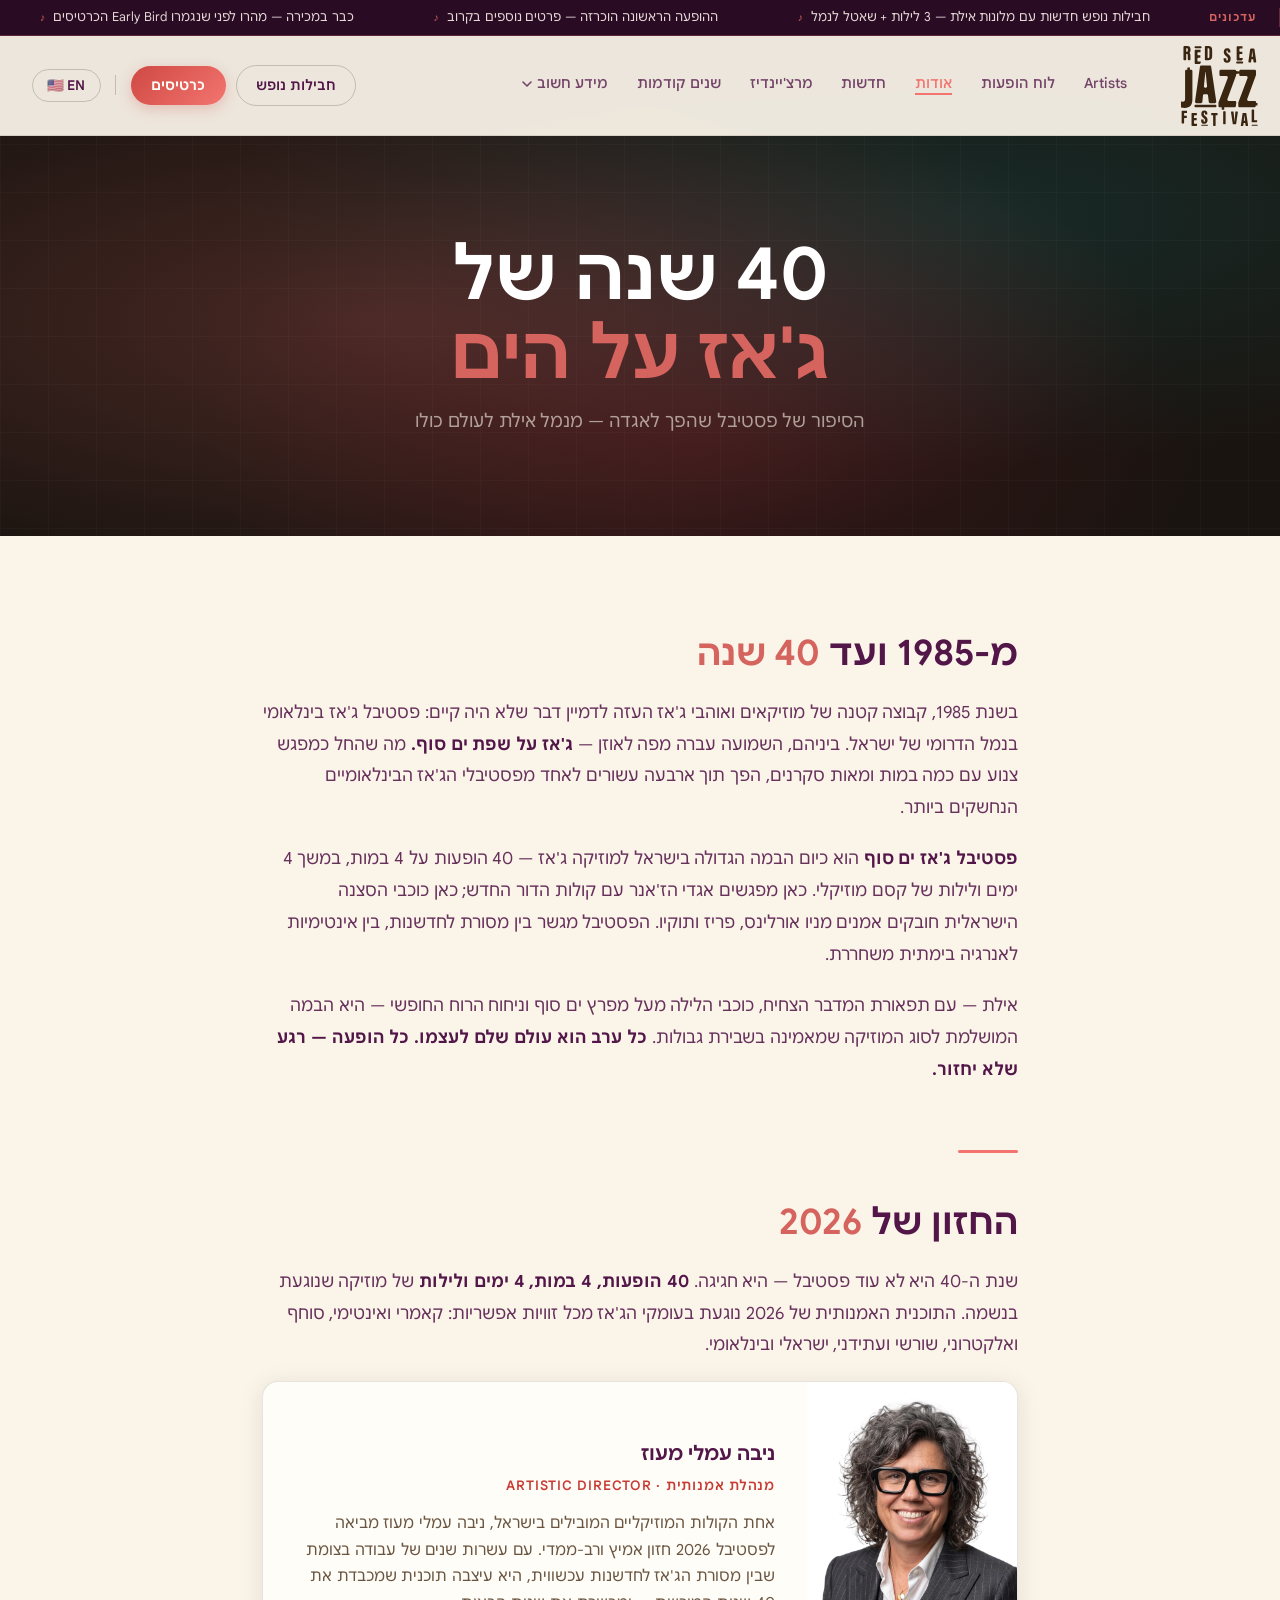
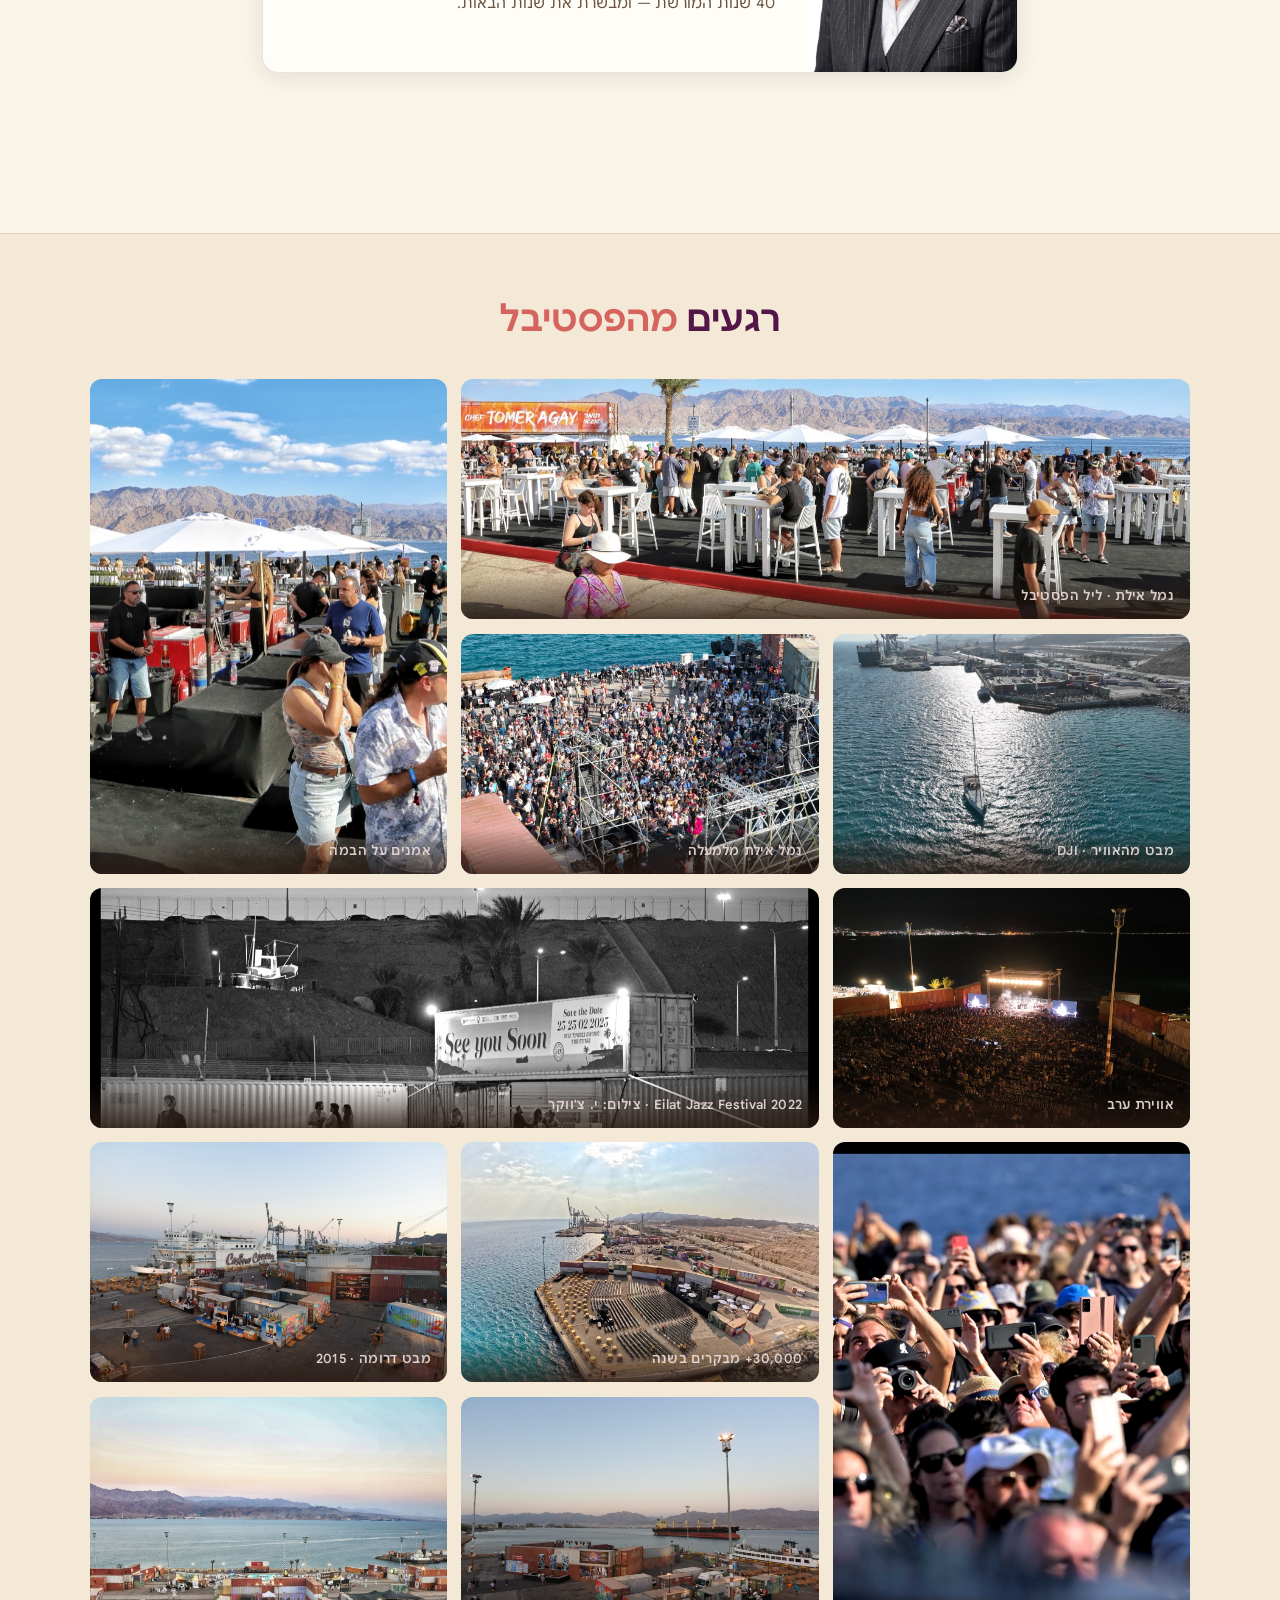
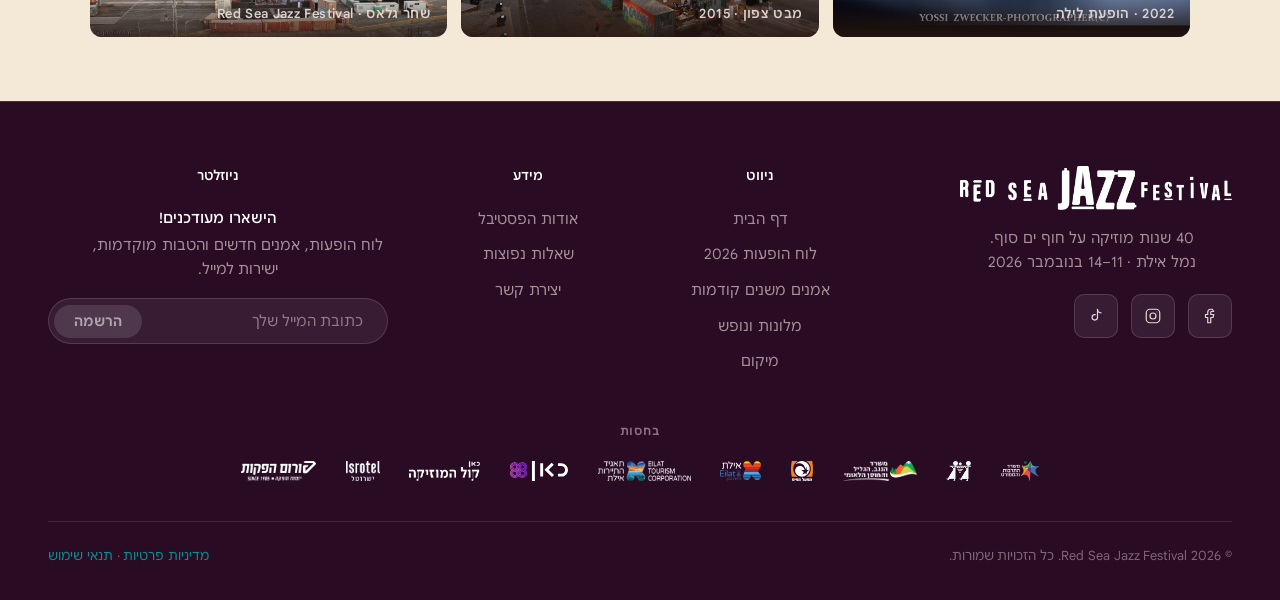
==== commit 8f1aa6bc: "fix: סקשן Pass — עיצוב חדש מהפיגמה (רקע מלא-גובה, ריווחים), תיקון פדינג חבילות לינה, ותיקוני תצוגה נ" ====
--- a/about.html
+++ b/about.html
@@ -20,8 +20,8 @@
   <meta name="twitter:description" content="40 שנות פסטיבל ג'אז ים סוף — נמל אילת, 11–14 בנובמבר 2026" />
   <meta name="twitter:image" content="./Graphig assets/og-image.jpg" />
   <meta name="twitter:image:alt" content="Red Sea Jazz Festival 2026 — אודות הפסטיבל" />
-  <meta name="theme-color" content="#E0560B" />
-  <meta name="msapplication-TileColor" content="#E0560B" />
+  <meta name="theme-color" content="#D5645F" />
+  <meta name="msapplication-TileColor" content="#D5645F" />
   <link rel="icon" type="image/x-icon" href="./favicon.ico" />
   <link rel="icon" type="image/png" sizes="16x16" href="./favicon-16x16.png" />
   <link rel="icon" type="image/png" sizes="32x32" href="./favicon-32x32.png" />
@@ -74,12 +74,12 @@
       --nav-h:     100px;
       --bg:        #FAF4E9;
       --bg2:       #F3E9D6;
-      --orange:    #E0560B;
+      --orange:    #D5645F;
       --yellow:    #E0A800;
       --red:       #D62246;
       --teal:      #0A8F8E;
-      --text:      #3A2A1E;
-      --muted:     #6A5540; --yellow-text: #7A5C00; --teal-text: #086665; --orange-text: #B8440A; --orange-btn: #C94A08;
+      --text:      #521648; --text-rgb: 82,22,72;
+      --muted:     #6A5540; --yellow-text: #7A5C00; --teal-text: #086665; --orange-text: #C93C36; --orange-btn: #CF4943;
       --card-bg:   #FFFDF8;
       --border:    rgba(58,42,30,0.12);
       --border-strong: rgba(58,42,30,0.22);
@@ -122,18 +122,18 @@
     .ticker-bar {
       position: fixed; top: 0; left: 0; right: 0;
       height: var(--ticker-h); z-index: 101;
-      background: #2d2726;
+      background: #290B24;
       display: flex; align-items: center;
       direction: ltr;
       overflow: hidden;
-      border-bottom: 1px solid rgba(224,86,11,0.3);
+      border-bottom: 1px solid rgba(213,100,95,0.3);
     }
     .ticker-label {
       flex-shrink: 0;
       padding: 0 1.4rem 0 1rem;
       font-size: 0.7rem; font-weight: 700; letter-spacing: 0.08em;
       color: var(--orange); text-transform: uppercase;
-      border-right: 1px solid rgba(224,86,11,0.35);
+      border-right: 1px solid rgba(213,100,95,0.35);
       white-space: nowrap;
     }
     .ticker-track-wrap { flex: 1; overflow: hidden; position: relative; }
@@ -207,16 +207,16 @@
     }
     .nav-links a {
       position: relative; padding-bottom: 3px;
-      transition: color 0.25s; color: rgba(58,42,30,0.78);
+      transition: color 0.25s; color: rgba(var(--text-rgb),0.78);
     }
     .nav-links a::after {
       content: ''; position: absolute; bottom: 0; inset-inline-end: 0;
       width: 0; height: 2px;
-      background: linear-gradient(90deg, var(--orange), #E84021);
+      background: linear-gradient(90deg, #F3746F, #F3746F);
       transition: width 0.3s;
     }
     .nav-links a:hover, .nav-links a.active {
-      background: linear-gradient(90deg, var(--orange), #E84021);
+      background: linear-gradient(90deg, #F3746F, #F3746F);
       -webkit-background-clip: text; background-clip: text; color: transparent;
     }
     .nav-links a:hover::after, .nav-links a.active::after { width: 100%; }
@@ -227,16 +227,16 @@
       display: flex; align-items: center; gap: 0.35rem;
       background: none; border: none; padding: 0 0 3px; margin: 0;
       font: inherit; font-size: inherit; font-weight: 500;
-      color: rgba(58,42,30,0.78); cursor: pointer; position: relative;
+      color: rgba(var(--text-rgb),0.78); cursor: pointer; position: relative;
     }
     .nav-drop-toggle::after {
       content: ''; position: absolute; bottom: 0; inset-inline-end: 0;
       width: 0; height: 2px;
-      background: linear-gradient(90deg, var(--orange), #E84021);
+      background: linear-gradient(90deg, #F3746F, #F3746F);
       transition: width 0.3s;
     }
     .nav-drop-toggle:hover, .nav-drop-toggle.open {
-      background: linear-gradient(90deg, var(--orange), #E84021);
+      background: linear-gradient(90deg, #F3746F, #F3746F);
       -webkit-background-clip: text; background-clip: text; color: transparent;
     }
     .nav-drop-toggle:hover::after, .nav-drop-toggle.open::after { width: 100%; }
@@ -260,23 +260,23 @@
       white-space: nowrap; text-align: start;
       background: none; border: none; width: 100%; cursor: pointer; font-family: inherit;
     }
-    .nav-drop-panel > a:hover { background: rgba(224,86,11,0.08); color: var(--orange); }
-    .nav-drop-panel > a.active { color: var(--orange); font-weight: 700; }
+    .nav-drop-panel > a:hover { background: rgba(213,100,95,0.08); color: #F3746F; }
+    .nav-drop-panel > a.active { color: #F3746F; font-weight: 700; }
 
     .nav-actions {
       display: flex; align-items: center; gap: 0.6rem; flex-shrink: 0;
     }
     .nav-btn-primary {
-      background: linear-gradient(135deg, var(--orange-btn), #c43d0e);
+      background: linear-gradient(135deg, var(--orange-btn), #f3746f);
       color: var(--on-accent); border: none; border-radius: 50px;
       padding: 0.5rem 1.3rem; font-size: 0.85rem; font-weight: 700;
       cursor: pointer;
-      box-shadow: 0 4px 14px rgba(224,86,11,0.32);
+      box-shadow: 0 4px 14px rgba(213,100,95,0.32);
       transition: transform 0.2s, box-shadow 0.2s;
     }
     .nav-btn-primary:hover {
       transform: translateY(-2px);
-      box-shadow: 0 6px 22px rgba(224,86,11,0.45);
+      box-shadow: 0 6px 22px rgba(213,100,95,0.45);
     }
     .nav-btn-secondary {
       background: transparent;
@@ -303,7 +303,7 @@
       display: flex; align-items: center; gap: 0.35rem;
       transition: border-color 0.2s, color 0.2s;
     }
-    .nav-btn-lang:hover { border-color: var(--orange); color: var(--orange); }
+    .nav-btn-lang:hover { border-color: var(--orange); color: #F3746F; }
 
     .hamburger { display: none; flex-direction: column; gap: 5px; cursor: pointer; background: none; border: none; padding: 0; }
     .hamburger span { width: 24px; height: 2px; background: var(--text); border-radius: 2px; transition: 0.3s; }
@@ -361,7 +361,7 @@
     }
     .page-hero-bg {
       position: absolute; inset: 0;
-      background: radial-gradient(ellipse at 30% 60%, rgba(224,86,11,0.25) 0%, transparent 60%),
+      background: radial-gradient(ellipse at 30% 60%, rgba(213,100,95,0.25) 0%, transparent 60%),
                   radial-gradient(ellipse at 75% 40%, rgba(10,143,142,0.18) 0%, transparent 55%),
                   radial-gradient(ellipse at 55% 80%, rgba(214,34,70,0.15) 0%, transparent 50%);
       pointer-events: none;
@@ -421,14 +421,14 @@
     .about-body {
       font-size: 1.05rem;
       line-height: 1.9;
-      color: rgba(58,42,30,0.88);
+      color: rgba(var(--text-rgb),0.88);
     }
     .about-body p { margin-bottom: 1.2rem; }
     .about-body strong { color: var(--text); font-weight: 700; }
 
     .about-divider {
       width: 60px; height: 3px; margin-block: 3rem;
-      background: linear-gradient(90deg, var(--orange), var(--yellow));
+      background: #F3746F;
       border-radius: 2px;
     }
 
@@ -484,22 +484,22 @@
     .about-cta p { color: var(--muted); margin-bottom: 2rem; }
     .cta-btn {
       display: inline-flex; align-items: center; gap: 0.6rem;
-      background: linear-gradient(135deg, var(--orange-btn), #c43d0e);
+      background: linear-gradient(135deg, var(--orange-btn), #f3746f);
       color: var(--on-accent); border: none; border-radius: 50px;
       padding: 0.85rem 2.4rem; font-size: 1rem; font-weight: 700;
       font-family: var(--font); cursor: pointer;
-      box-shadow: 0 4px 18px rgba(224,86,11,0.35);
+      box-shadow: 0 4px 18px rgba(213,100,95,0.35);
       transition: transform 0.2s, box-shadow 0.2s;
       text-decoration: none;
     }
     .cta-btn:hover {
       transform: translateY(-2px);
-      box-shadow: 0 8px 28px rgba(224,86,11,0.48);
+      box-shadow: 0 8px 28px rgba(213,100,95,0.48);
     }
 
     /* ─── FOOTER ──────────────────────────────────────────────── */
     footer {
-      background: var(--text);
+      background: #290B24;
       color: rgba(250,244,233,0.75);
       padding: 3rem 2rem 2rem;
       text-align: center;
@@ -597,7 +597,7 @@
       transition: background 0.2s, border-color 0.2s;
       z-index: 501;
     }
-    .lb-close:hover { background: rgba(224,86,11,0.55); border-color: var(--orange); }
+    .lb-close:hover { background: rgba(213,100,95,0.55); border-color: var(--orange); }
     .lb-nav-btn {
       position: fixed; top: 50%; transform: translateY(-50%);
       width: 40px; height: 40px; border-radius: 50%;
@@ -724,14 +724,15 @@
   <!-- ── NAV ── -->
   <nav id="navbar">
     <a class="nav-logo-tab" href="./index.html">
-      <img src="State=Vertical.svg" alt="Red Sea Jazz Festival" class="nav-logo-img" width="80" height="80" />
+      <img src="State=Vertical.svg?v=2" alt="Red Sea Jazz Festival" class="nav-logo-img" width="80" height="80" />
     </a>
     <div class="nav-inner">
       <div class="mobile-menu-panel" id="mobileMenuPanel">
       <ul class="nav-links" id="navLinks">
         <li class="nav-link-mobile-flat"><a href="./index.html" data-he="דף הבית" data-en="Home">דף הבית</a></li>
-        <li><a href="./index.html#artist-lineup-text" data-he="ליין אפ" data-en="Lineup">ליין אפ</a></li>
+        <li><a href="./index.html#artist-lineup-text" data-he="Artists" data-en="Artists">Artists</a></li>
         <li><a href="./lineup.html" data-he="לוח הופעות" data-en="Schedule">לוח הופעות</a></li>
+        <li class="nav-link-mobile-flat"><a href="https://www.hotels.com/" target="_blank" rel="noopener" data-he="חבילות לינה" data-en="Stay Packages">חבילות לינה</a></li>
         <li><a href="./about.html" class="active" data-he="אודות" data-en="About">אודות</a></li>
         <li><a href="./index.html#news" data-he="חדשות" data-en="News">חדשות</a></li>
         <li><a href="./merch.html" data-he="מרצ'יינדיז" data-en="Merch">מרצ'יינדיז</a></li>
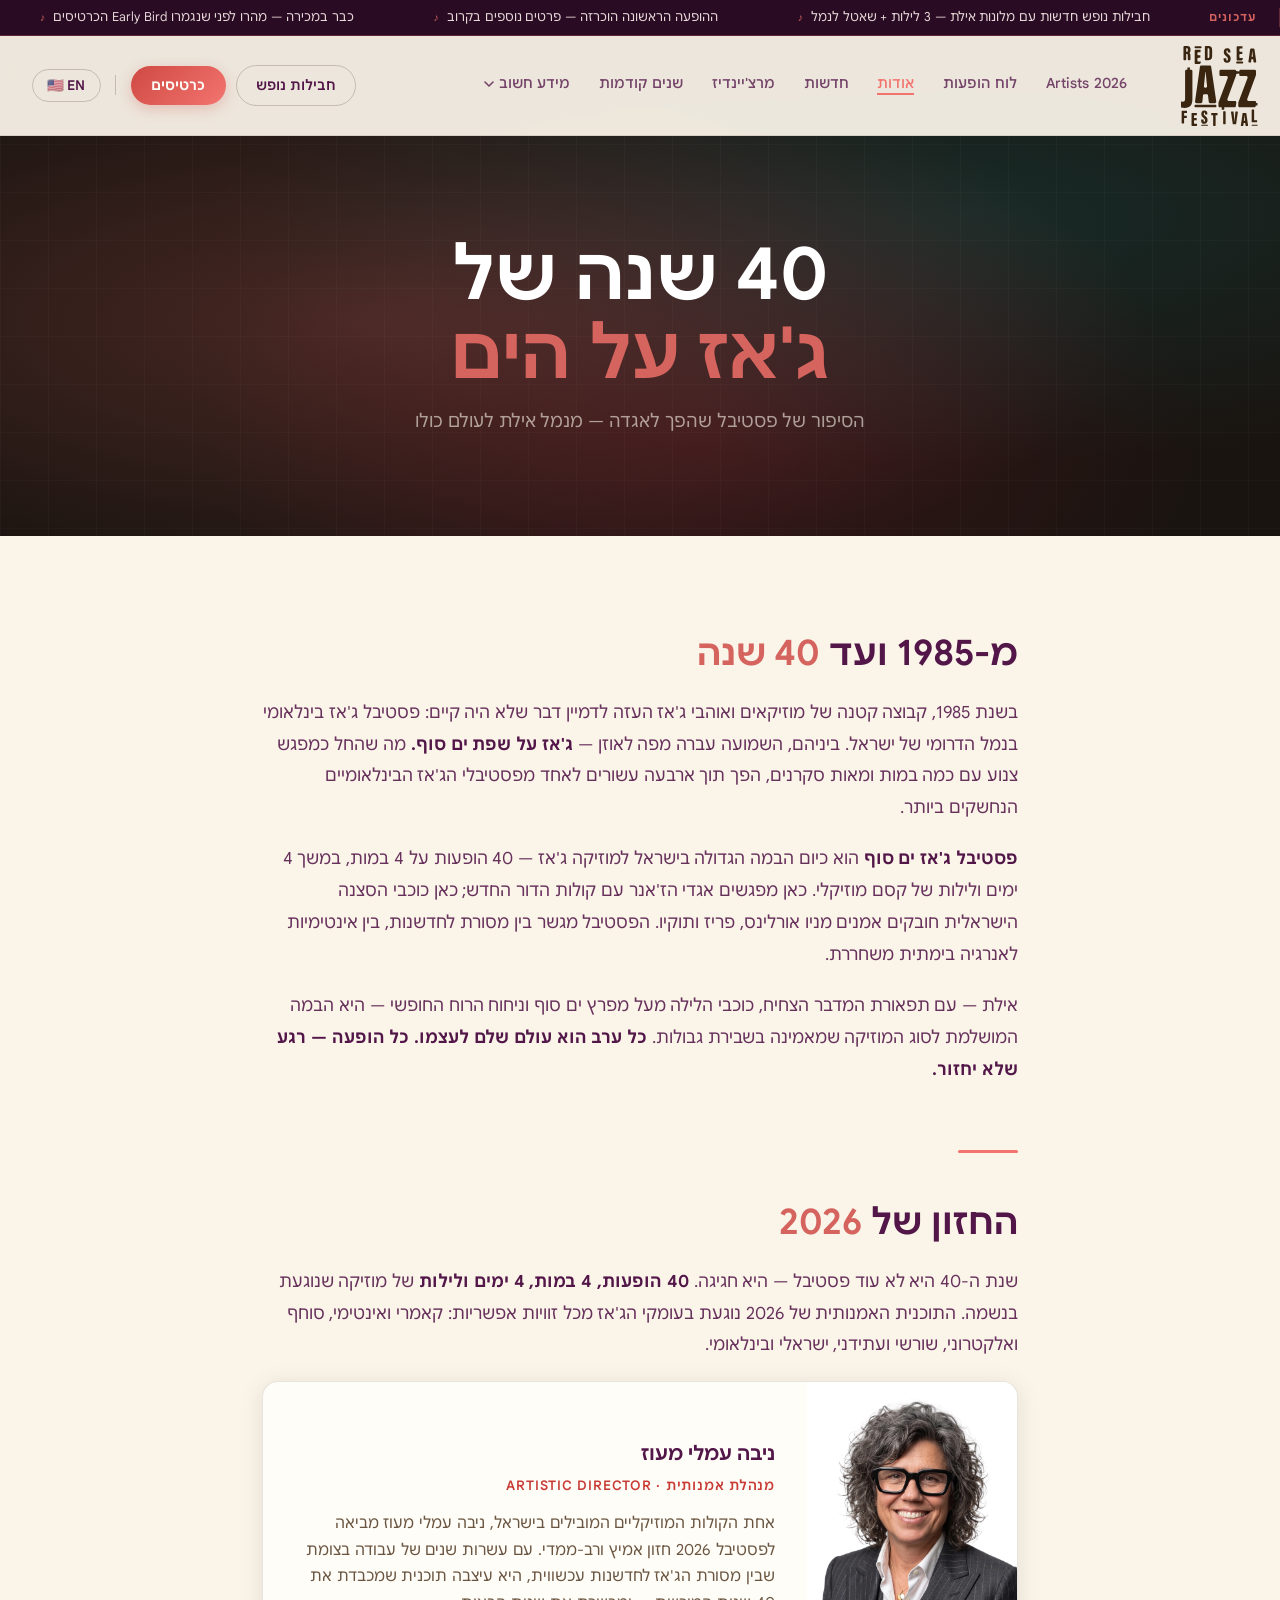
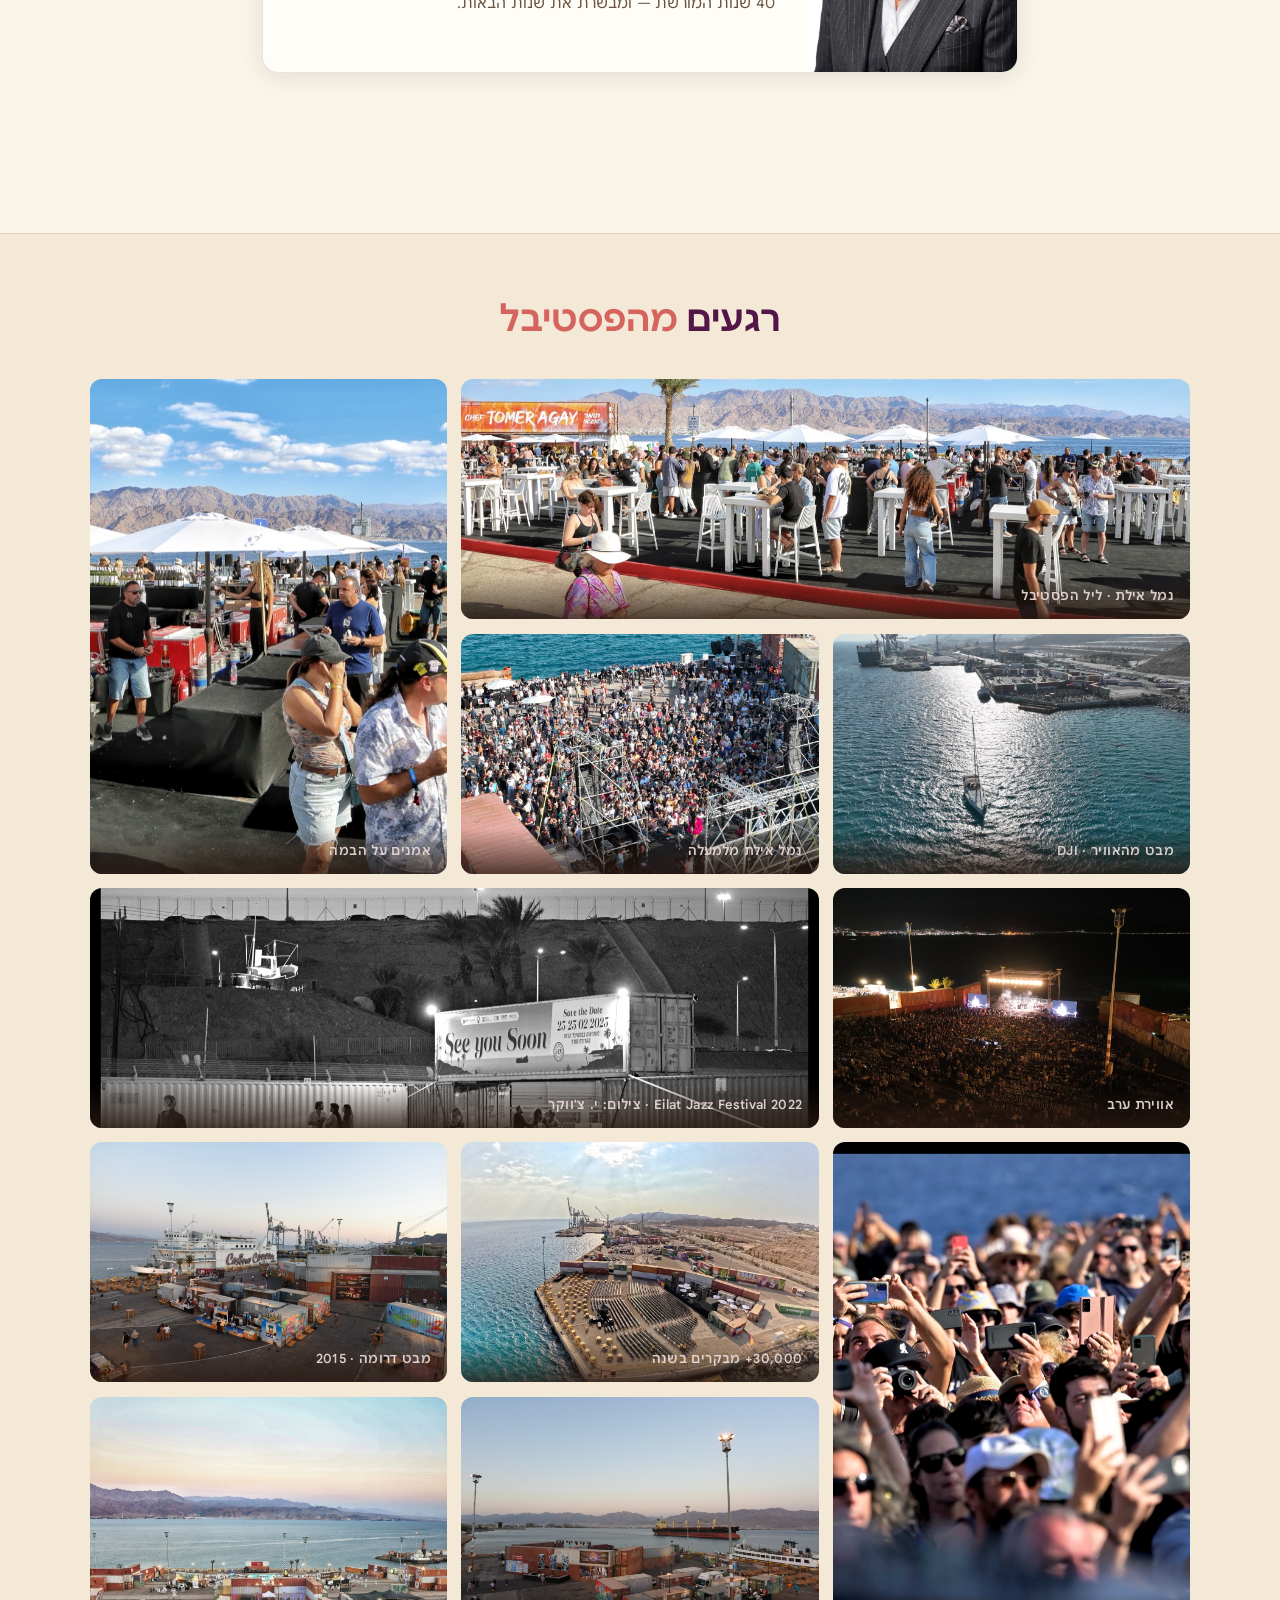
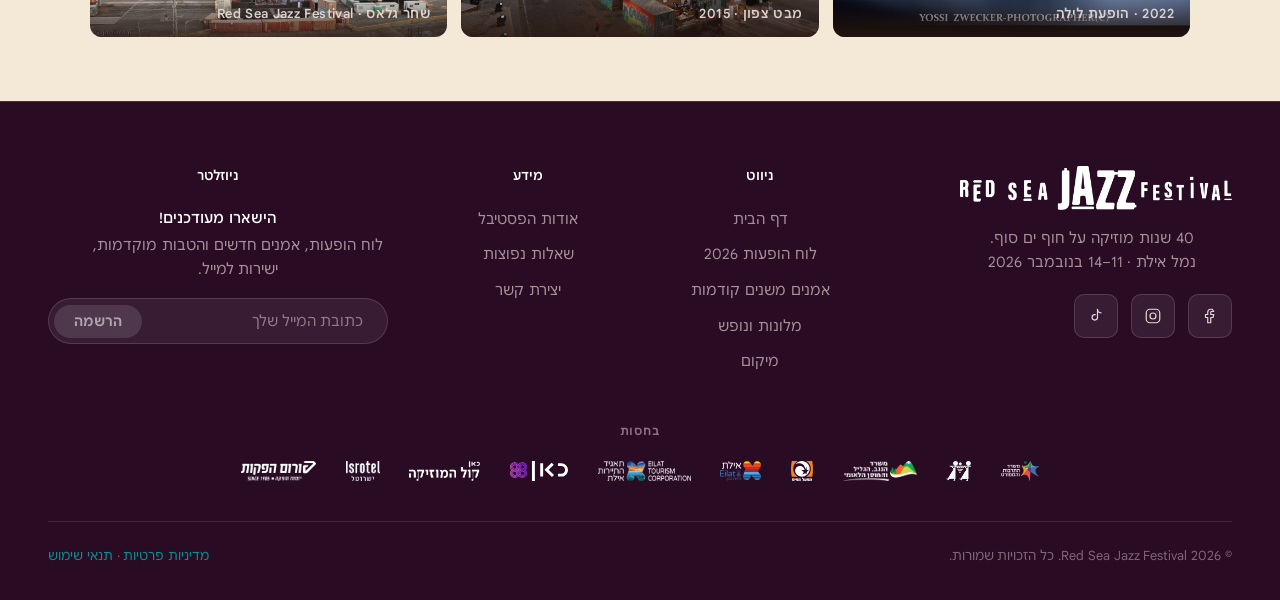
==== commit c21ba900: "feat: עדכוני עיצוב לדף שנים קודמות ולנכסי Pass, ותיקוני תצוגה כלליים - דף שנים קודמות: הסרת פוסטר 20" ====
--- a/about.html
+++ b/about.html
@@ -75,6 +75,7 @@
       --bg:        #FAF4E9;
       --bg2:       #F3E9D6;
       --orange:    #D5645F;
+      --primary:   #F3746F;
       --yellow:    #E0A800;
       --red:       #D62246;
       --teal:      #0A8F8E;
@@ -212,11 +213,11 @@
     .nav-links a::after {
       content: ''; position: absolute; bottom: 0; inset-inline-end: 0;
       width: 0; height: 2px;
-      background: linear-gradient(90deg, #F3746F, #F3746F);
+      background: linear-gradient(90deg, var(--primary), var(--primary));
       transition: width 0.3s;
     }
     .nav-links a:hover, .nav-links a.active {
-      background: linear-gradient(90deg, #F3746F, #F3746F);
+      background: linear-gradient(90deg, var(--primary), var(--primary));
       -webkit-background-clip: text; background-clip: text; color: transparent;
     }
     .nav-links a:hover::after, .nav-links a.active::after { width: 100%; }
@@ -232,11 +233,11 @@
     .nav-drop-toggle::after {
       content: ''; position: absolute; bottom: 0; inset-inline-end: 0;
       width: 0; height: 2px;
-      background: linear-gradient(90deg, #F3746F, #F3746F);
+      background: linear-gradient(90deg, var(--primary), var(--primary));
       transition: width 0.3s;
     }
     .nav-drop-toggle:hover, .nav-drop-toggle.open {
-      background: linear-gradient(90deg, #F3746F, #F3746F);
+      background: linear-gradient(90deg, var(--primary), var(--primary));
       -webkit-background-clip: text; background-clip: text; color: transparent;
     }
     .nav-drop-toggle:hover::after, .nav-drop-toggle.open::after { width: 100%; }
@@ -260,14 +261,14 @@
       white-space: nowrap; text-align: start;
       background: none; border: none; width: 100%; cursor: pointer; font-family: inherit;
     }
-    .nav-drop-panel > a:hover { background: rgba(213,100,95,0.08); color: #F3746F; }
-    .nav-drop-panel > a.active { color: #F3746F; font-weight: 700; }
+    .nav-drop-panel > a:hover { background: rgba(213,100,95,0.08); color: var(--primary); }
+    .nav-drop-panel > a.active { color: var(--primary); font-weight: 700; }
 
     .nav-actions {
       display: flex; align-items: center; gap: 0.6rem; flex-shrink: 0;
     }
     .nav-btn-primary {
-      background: linear-gradient(135deg, var(--orange-btn), #f3746f);
+      background: linear-gradient(135deg, var(--orange-btn), var(--primary));
       color: var(--on-accent); border: none; border-radius: 50px;
       padding: 0.5rem 1.3rem; font-size: 0.85rem; font-weight: 700;
       cursor: pointer;
@@ -303,7 +304,7 @@
       display: flex; align-items: center; gap: 0.35rem;
       transition: border-color 0.2s, color 0.2s;
     }
-    .nav-btn-lang:hover { border-color: var(--orange); color: #F3746F; }
+    .nav-btn-lang:hover { border-color: var(--orange); color: var(--primary); }
 
     .hamburger { display: none; flex-direction: column; gap: 5px; cursor: pointer; background: none; border: none; padding: 0; }
     .hamburger span { width: 24px; height: 2px; background: var(--text); border-radius: 2px; transition: 0.3s; }
@@ -428,7 +429,7 @@
 
     .about-divider {
       width: 60px; height: 3px; margin-block: 3rem;
-      background: #F3746F;
+      background: var(--primary);
       border-radius: 2px;
     }
 
@@ -484,7 +485,7 @@
     .about-cta p { color: var(--muted); margin-bottom: 2rem; }
     .cta-btn {
       display: inline-flex; align-items: center; gap: 0.6rem;
-      background: linear-gradient(135deg, var(--orange-btn), #f3746f);
+      background: linear-gradient(135deg, var(--orange-btn), var(--primary));
       color: var(--on-accent); border: none; border-radius: 50px;
       padding: 0.85rem 2.4rem; font-size: 1rem; font-weight: 700;
       font-family: var(--font); cursor: pointer;
@@ -730,7 +731,7 @@
       <div class="mobile-menu-panel" id="mobileMenuPanel">
       <ul class="nav-links" id="navLinks">
         <li class="nav-link-mobile-flat"><a href="./index.html" data-he="דף הבית" data-en="Home">דף הבית</a></li>
-        <li><a href="./index.html#artist-lineup-text" data-he="Artists" data-en="Artists">Artists</a></li>
+        <li><a href="./index.html#artist-lineup-text" data-he="Artists 2026" data-en="Artists 2026">Artists 2026</a></li>
         <li><a href="./lineup.html" data-he="לוח הופעות" data-en="Schedule">לוח הופעות</a></li>
         <li class="nav-link-mobile-flat"><a href="https://www.hotels.com/" target="_blank" rel="noopener" data-he="חבילות לינה" data-en="Stay Packages">חבילות לינה</a></li>
         <li><a href="./about.html" class="active" data-he="אודות" data-en="About">אודות</a></li>
@@ -896,7 +897,7 @@
 
   <!-- ── FOOTER ── -->
   <footer id="site-footer"></footer>
-  <script src="./footer.js"></script>
+  <script src="./footer.js?v=2"></script>
 
   <script>
     // Scroll shrink nav
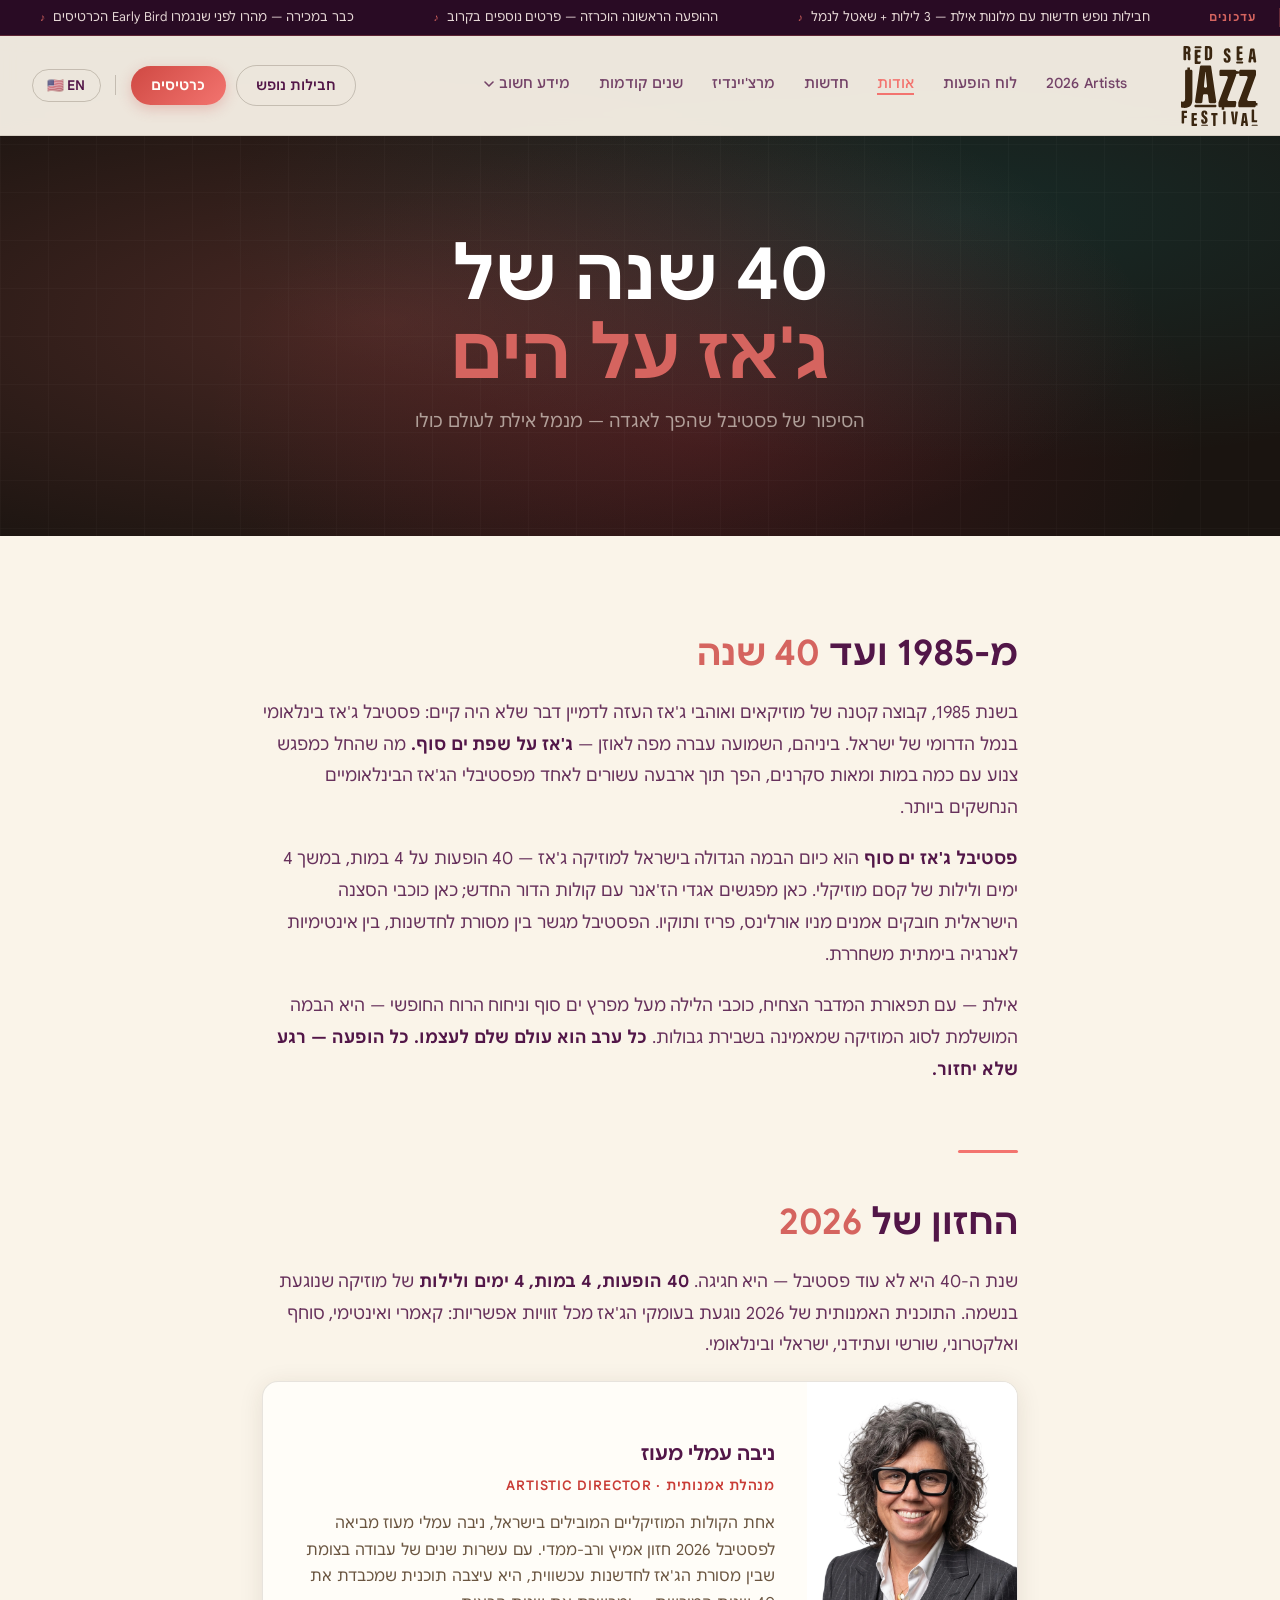
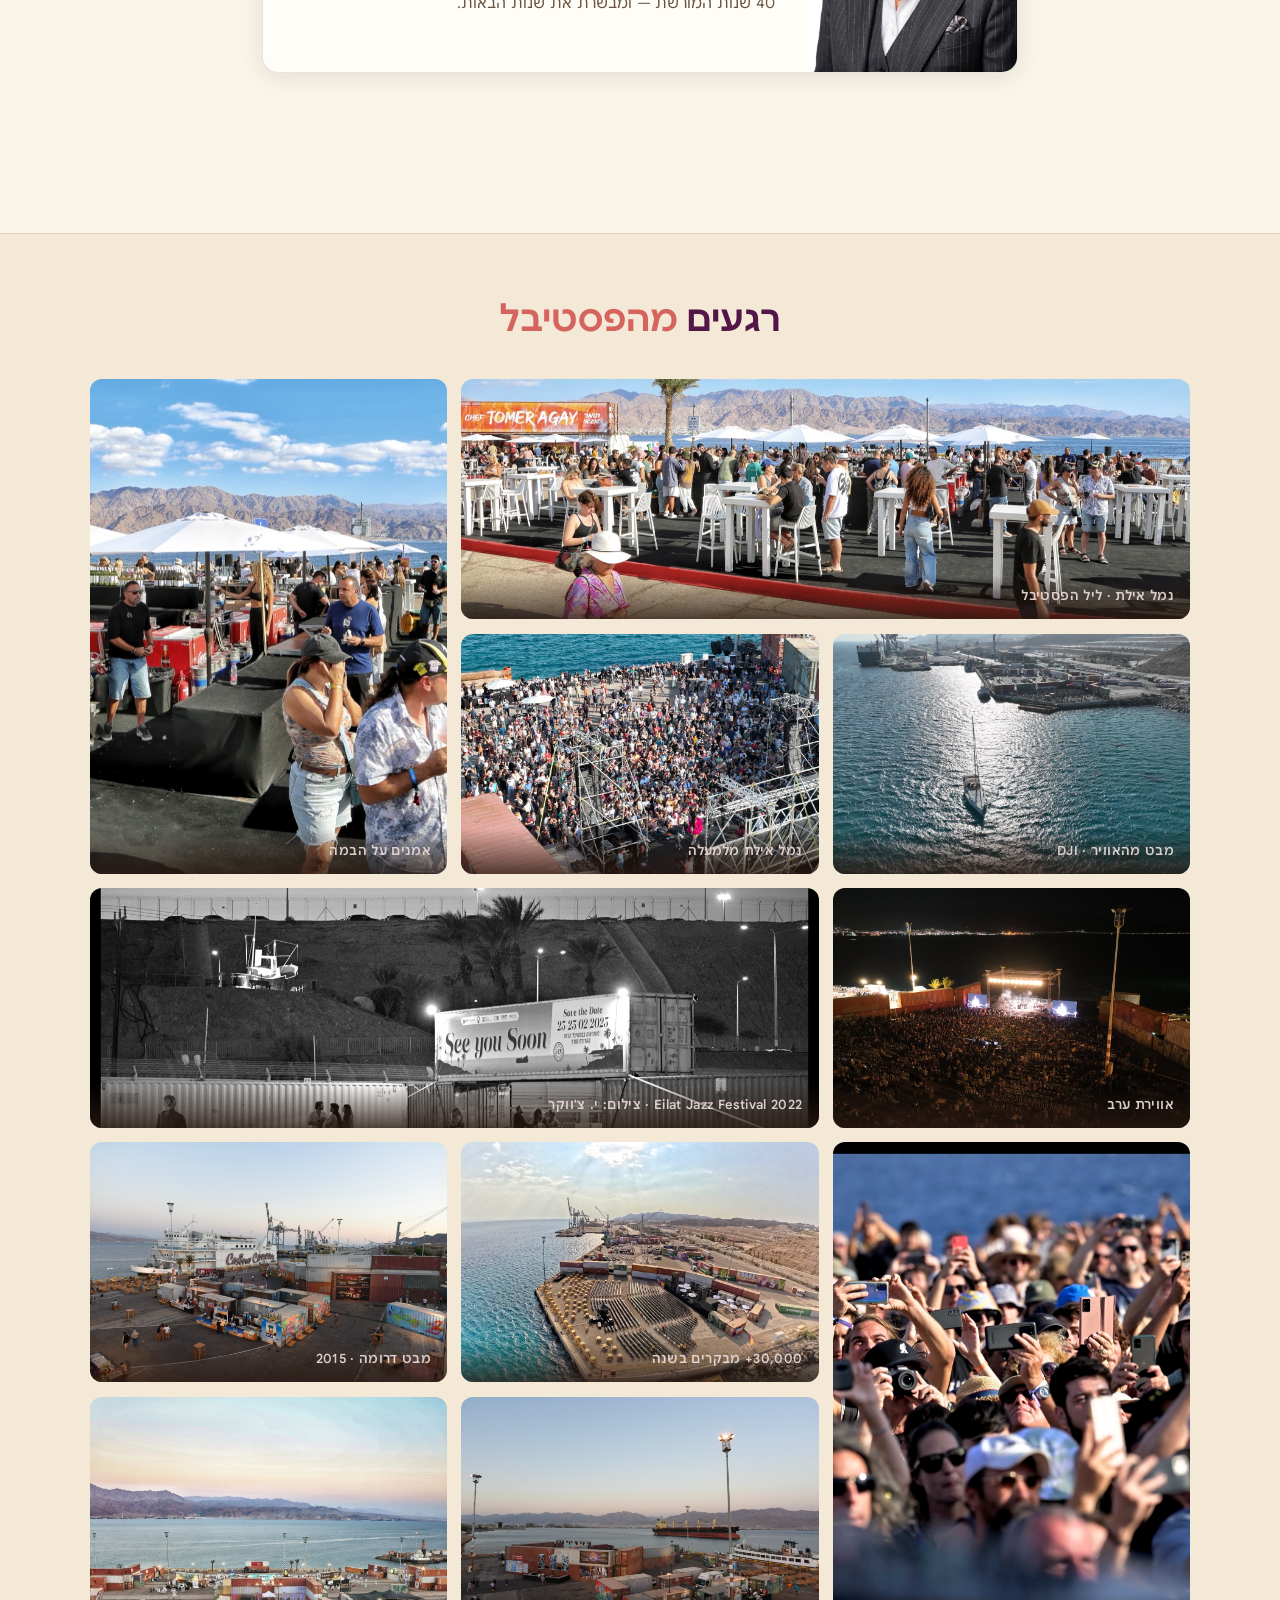
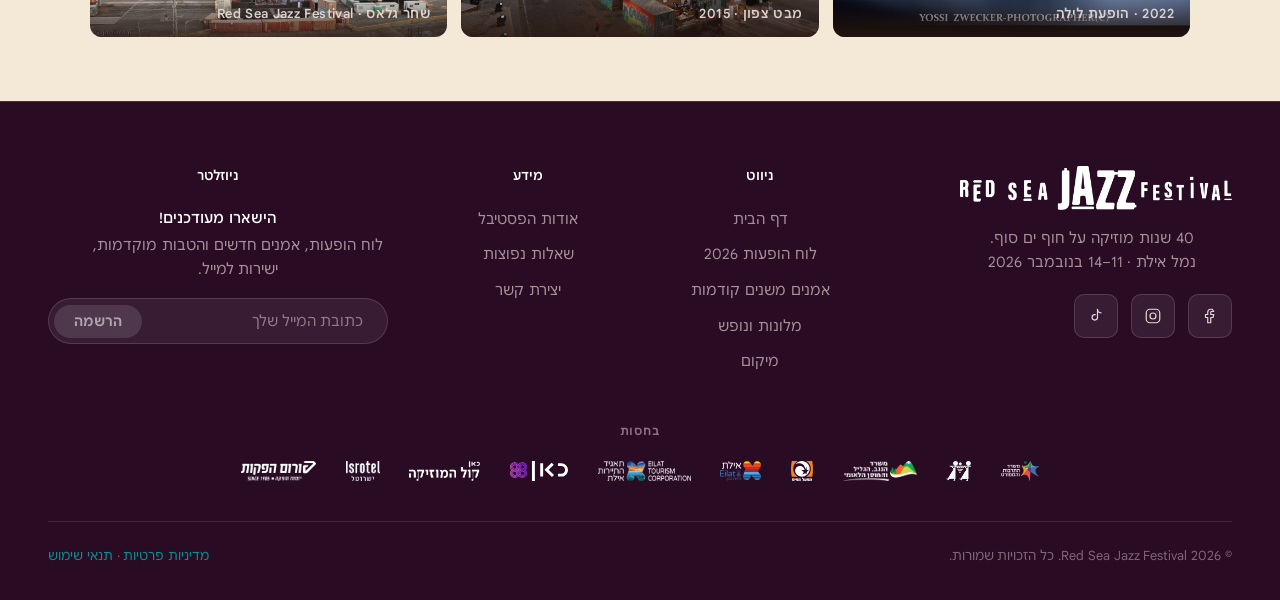
==== commit 171b3eb9: "fix: היפוך סדר "Artists 2026" ל-"2026 Artists" בכל מופעי האתר, עם תיקון bidi - הכפתור בהירו, כותרת ה" ====
--- a/about.html
+++ b/about.html
@@ -731,7 +731,7 @@
       <div class="mobile-menu-panel" id="mobileMenuPanel">
       <ul class="nav-links" id="navLinks">
         <li class="nav-link-mobile-flat"><a href="./index.html" data-he="דף הבית" data-en="Home">דף הבית</a></li>
-        <li><a href="./index.html#artist-lineup-text" data-he="Artists 2026" data-en="Artists 2026">Artists 2026</a></li>
+        <li><a href="./index.html#artist-lineup-text" data-he="2026 Artists" data-en="2026 Artists" dir="ltr">2026 Artists</a></li>
         <li><a href="./lineup.html" data-he="לוח הופעות" data-en="Schedule">לוח הופעות</a></li>
         <li class="nav-link-mobile-flat"><a href="https://www.hotels.com/" target="_blank" rel="noopener" data-he="חבילות לינה" data-en="Stay Packages">חבילות לינה</a></li>
         <li><a href="./about.html" class="active" data-he="אודות" data-en="About">אודות</a></li>
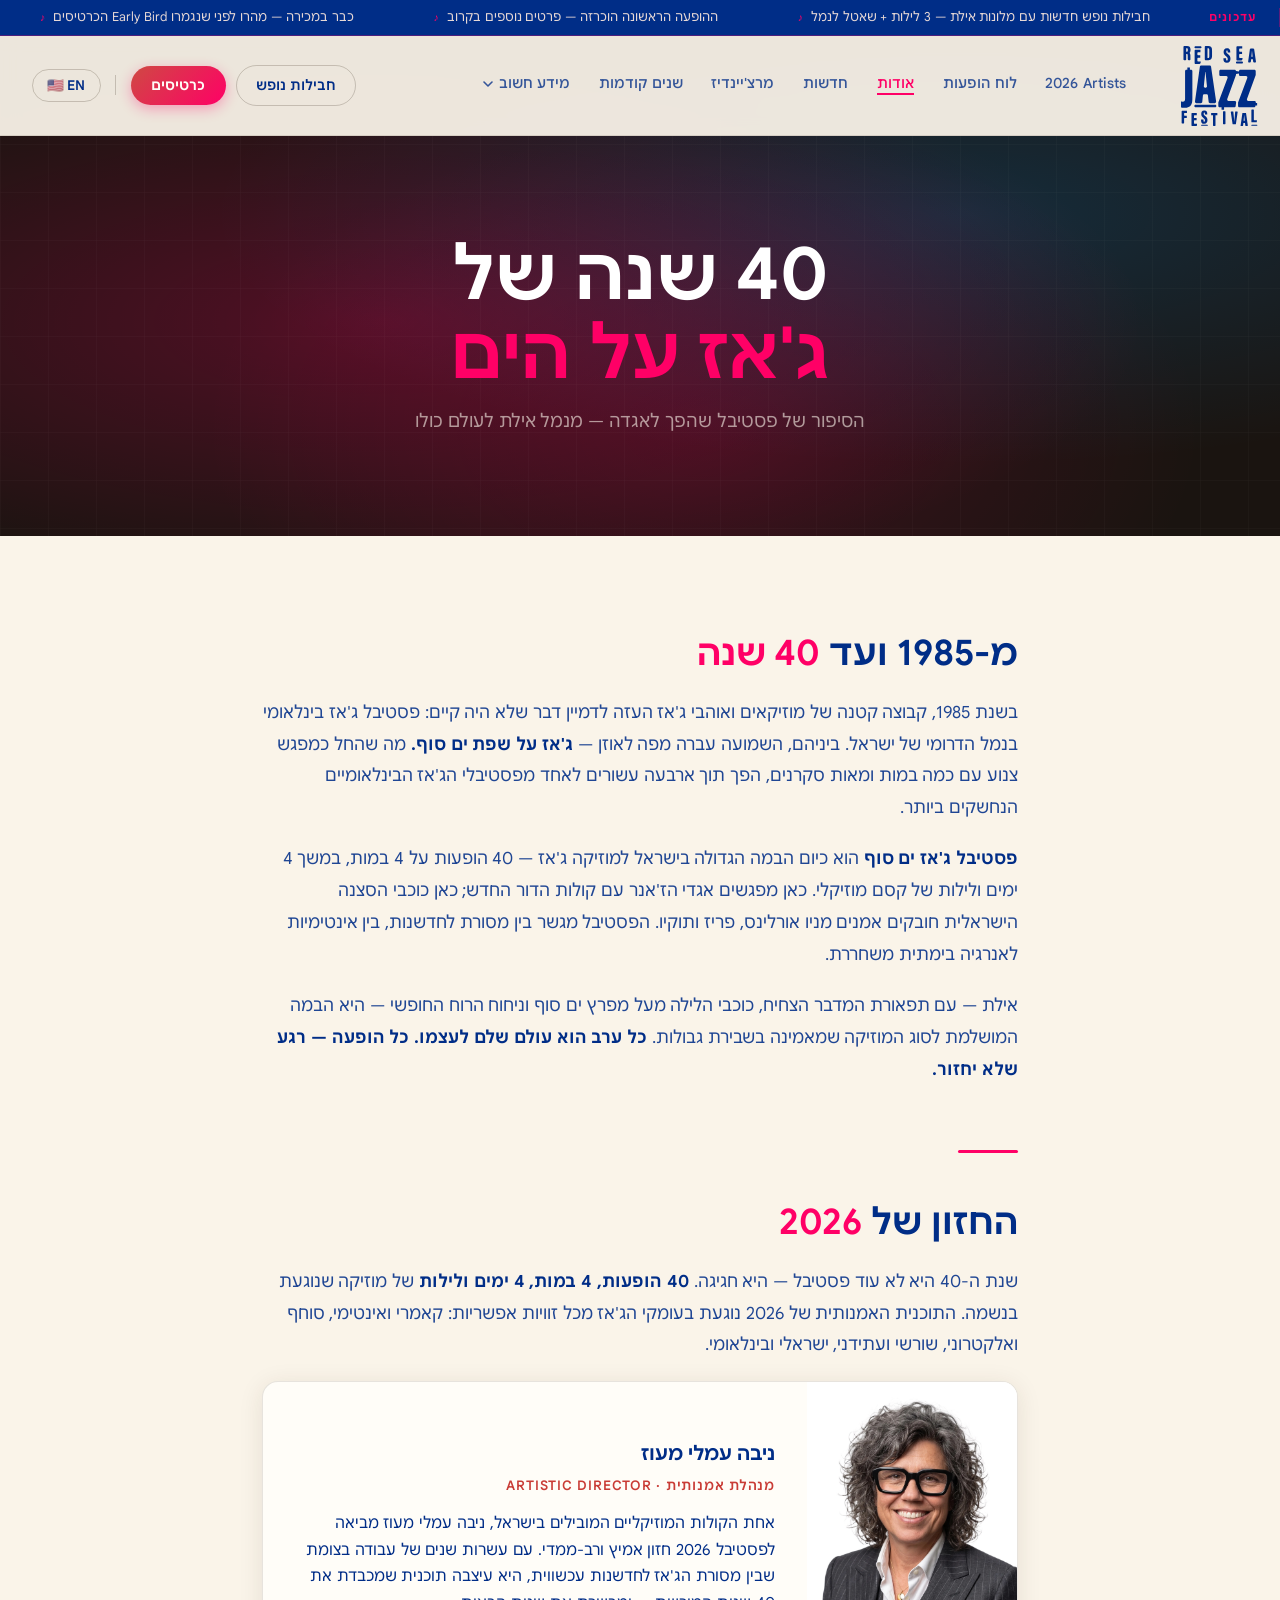
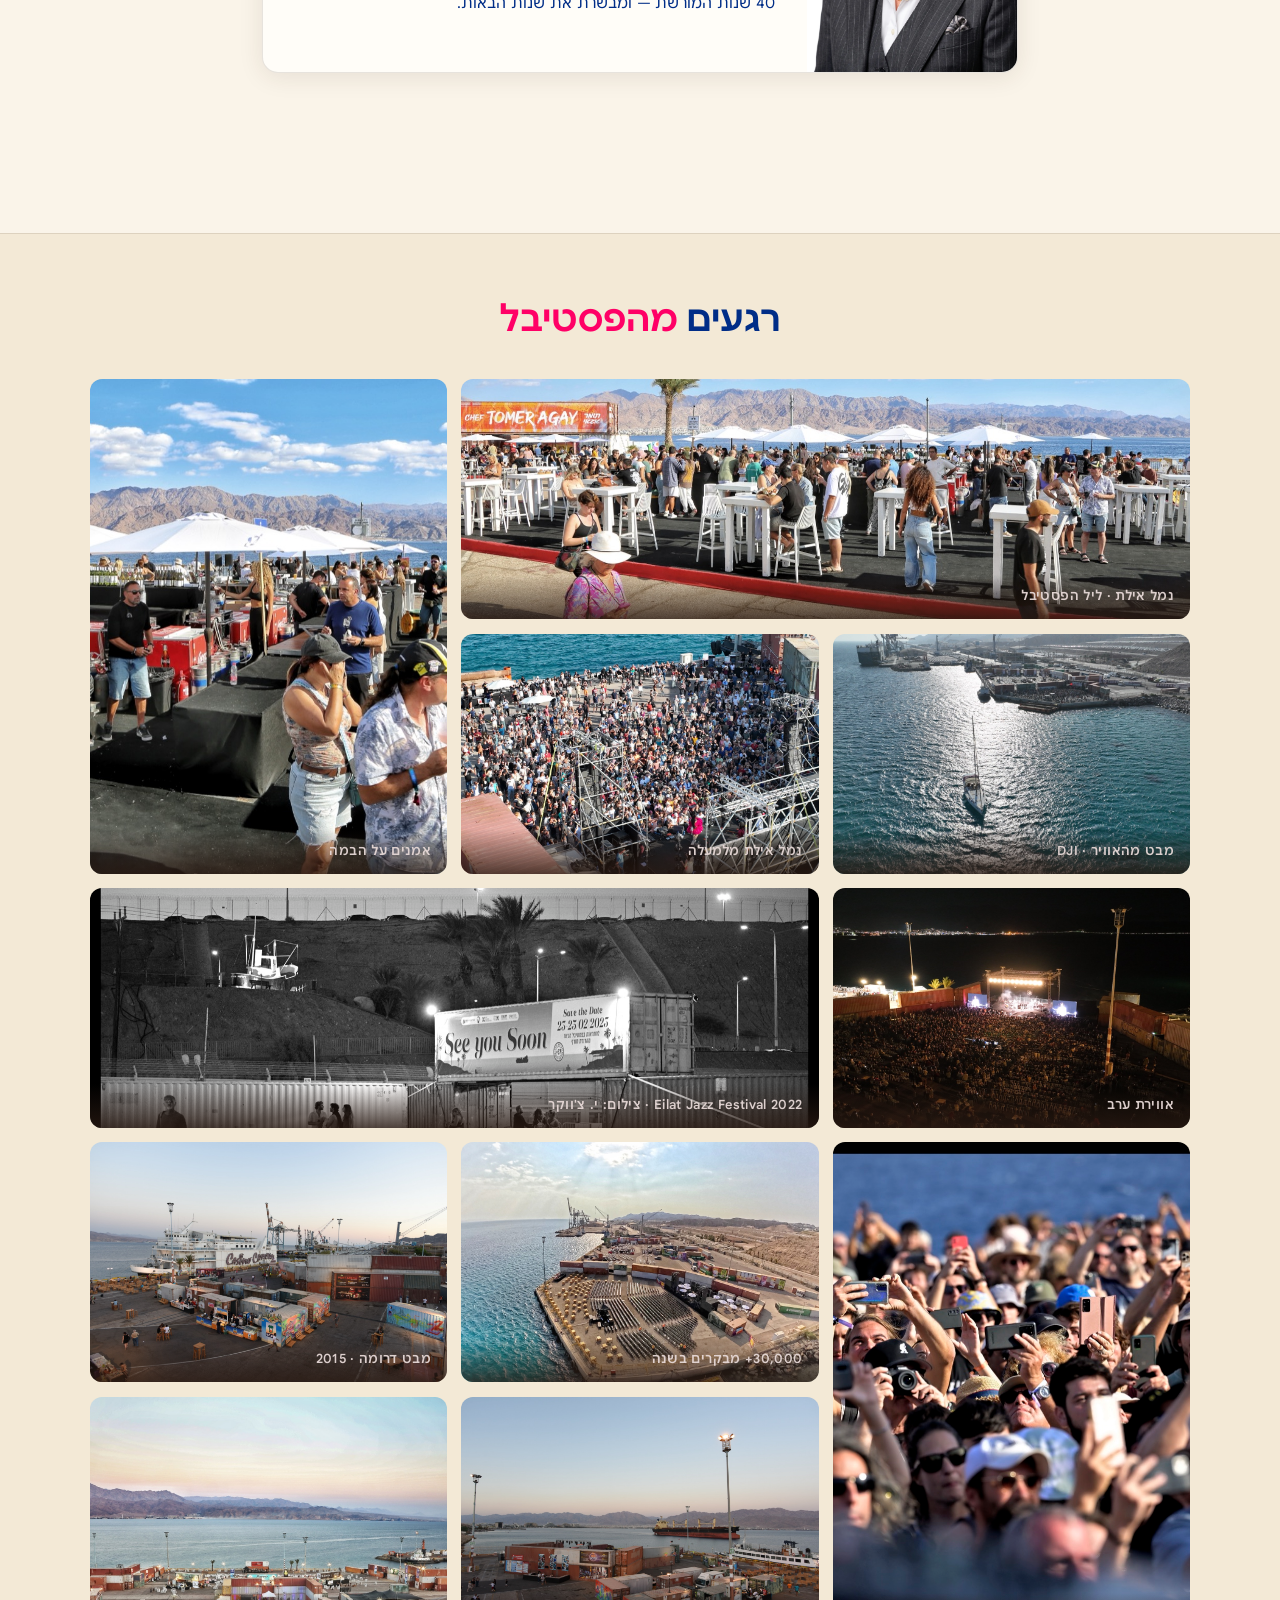
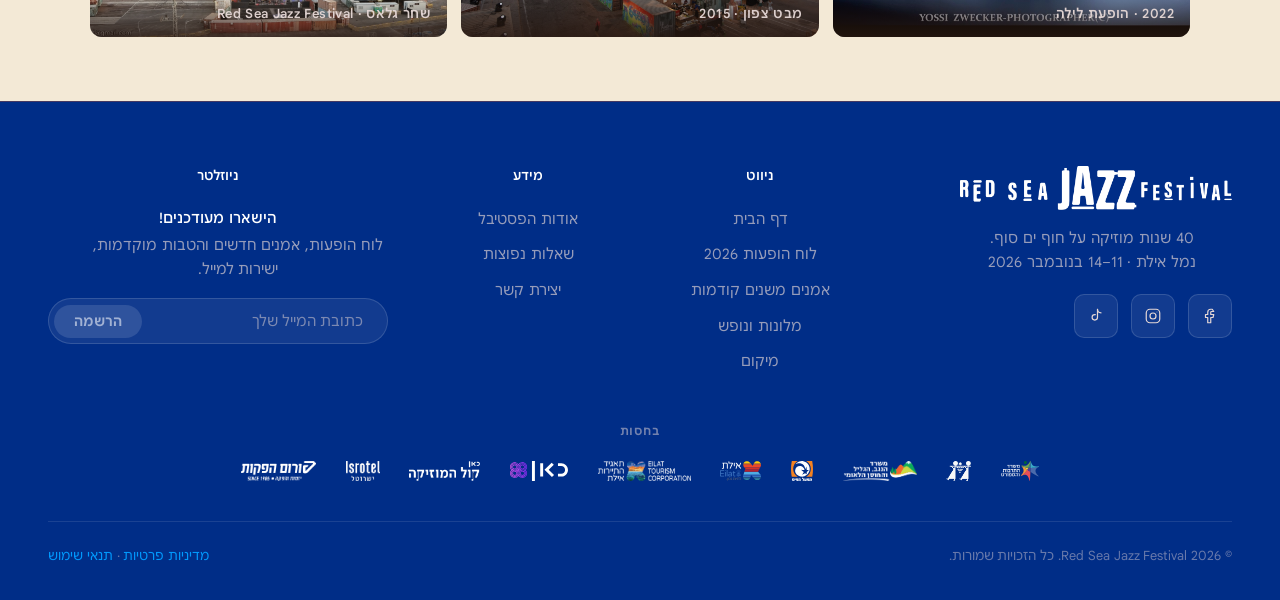
==== commit b6352049: "feat: פלטת צבעים חדשה לאתר, לוגו/מדיה חדשים בהירו, ועדכון באנרי Pass וחבילות לינה מהפיגמה - החלפת פל" ====
--- a/about.html
+++ b/about.html
@@ -20,8 +20,8 @@
   <meta name="twitter:description" content="40 שנות פסטיבל ג'אז ים סוף — נמל אילת, 11–14 בנובמבר 2026" />
   <meta name="twitter:image" content="./Graphig assets/og-image.jpg" />
   <meta name="twitter:image:alt" content="Red Sea Jazz Festival 2026 — אודות הפסטיבל" />
-  <meta name="theme-color" content="#D5645F" />
-  <meta name="msapplication-TileColor" content="#D5645F" />
+  <meta name="theme-color" content="#FF0066" />
+  <meta name="msapplication-TileColor" content="#FF0066" />
   <link rel="icon" type="image/x-icon" href="./favicon.ico" />
   <link rel="icon" type="image/png" sizes="16x16" href="./favicon-16x16.png" />
   <link rel="icon" type="image/png" sizes="32x32" href="./favicon-32x32.png" />
@@ -74,13 +74,13 @@
       --nav-h:     100px;
       --bg:        #FAF4E9;
       --bg2:       #F3E9D6;
-      --orange:    #D5645F;
-      --primary:   #F3746F;
-      --yellow:    #E0A800;
-      --red:       #D62246;
-      --teal:      #0A8F8E;
-      --text:      #521648; --text-rgb: 82,22,72;
-      --muted:     #6A5540; --yellow-text: #7A5C00; --teal-text: #086665; --orange-text: #C93C36; --orange-btn: #CF4943;
+      --orange:    #FF0066;
+      --primary:   #FF0066;
+      --yellow:    #FFCC00;
+      --red:       #FF0066;
+      --teal:      #0099FD;
+      --text:      #002D87; --text-rgb: 0,45,135;
+      --muted:     #002D87; --yellow-text: #7A5C00; --teal-text: #086665; --orange-text: #C93C36; --orange-btn: #CF4943;
       --card-bg:   #FFFDF8;
       --border:    rgba(58,42,30,0.12);
       --border-strong: rgba(58,42,30,0.22);
@@ -123,18 +123,18 @@
     .ticker-bar {
       position: fixed; top: 0; left: 0; right: 0;
       height: var(--ticker-h); z-index: 101;
-      background: #290B24;
+      background: #002D87;
       display: flex; align-items: center;
       direction: ltr;
       overflow: hidden;
-      border-bottom: 1px solid rgba(213,100,95,0.3);
+      border-bottom: 1px solid rgba(255,0,102,0.3);
     }
     .ticker-label {
       flex-shrink: 0;
       padding: 0 1.4rem 0 1rem;
       font-size: 0.7rem; font-weight: 700; letter-spacing: 0.08em;
       color: var(--orange); text-transform: uppercase;
-      border-right: 1px solid rgba(213,100,95,0.35);
+      border-right: 1px solid rgba(255,0,102,0.35);
       white-space: nowrap;
     }
     .ticker-track-wrap { flex: 1; overflow: hidden; position: relative; }
@@ -191,7 +191,6 @@
     nav.scrolled .nav-logo-tab { padding: 0.25rem 1.4rem; }
     .nav-logo-img {
       height: 80px; width: auto; display: block;
-      filter: brightness(0) saturate(100%) invert(15%) sepia(28%) saturate(900%) hue-rotate(350deg);
       transition: height 0.35s;
     }
     nav.scrolled .nav-logo-img { height: 44px; }
@@ -261,7 +260,7 @@
       white-space: nowrap; text-align: start;
       background: none; border: none; width: 100%; cursor: pointer; font-family: inherit;
     }
-    .nav-drop-panel > a:hover { background: rgba(213,100,95,0.08); color: var(--primary); }
+    .nav-drop-panel > a:hover { background: rgba(255,0,102,0.08); color: var(--primary); }
     .nav-drop-panel > a.active { color: var(--primary); font-weight: 700; }
 
     .nav-actions {
@@ -272,12 +271,12 @@
       color: var(--on-accent); border: none; border-radius: 50px;
       padding: 0.5rem 1.3rem; font-size: 0.85rem; font-weight: 700;
       cursor: pointer;
-      box-shadow: 0 4px 14px rgba(213,100,95,0.32);
+      box-shadow: 0 4px 14px rgba(255,0,102,0.32);
       transition: transform 0.2s, box-shadow 0.2s;
     }
     .nav-btn-primary:hover {
       transform: translateY(-2px);
-      box-shadow: 0 6px 22px rgba(213,100,95,0.45);
+      box-shadow: 0 6px 22px rgba(255,0,102,0.45);
     }
     .nav-btn-secondary {
       background: transparent;
@@ -362,9 +361,9 @@
     }
     .page-hero-bg {
       position: absolute; inset: 0;
-      background: radial-gradient(ellipse at 30% 60%, rgba(213,100,95,0.25) 0%, transparent 60%),
-                  radial-gradient(ellipse at 75% 40%, rgba(10,143,142,0.18) 0%, transparent 55%),
-                  radial-gradient(ellipse at 55% 80%, rgba(214,34,70,0.15) 0%, transparent 50%);
+      background: radial-gradient(ellipse at 30% 60%, rgba(255,0,102,0.25) 0%, transparent 60%),
+                  radial-gradient(ellipse at 75% 40%, rgba(0,153,253,0.18) 0%, transparent 55%),
+                  radial-gradient(ellipse at 55% 80%, rgba(255,0,102,0.15) 0%, transparent 50%);
       pointer-events: none;
     }
     .page-hero-grid {
@@ -489,18 +488,18 @@
       color: var(--on-accent); border: none; border-radius: 50px;
       padding: 0.85rem 2.4rem; font-size: 1rem; font-weight: 700;
       font-family: var(--font); cursor: pointer;
-      box-shadow: 0 4px 18px rgba(213,100,95,0.35);
+      box-shadow: 0 4px 18px rgba(255,0,102,0.35);
       transition: transform 0.2s, box-shadow 0.2s;
       text-decoration: none;
     }
     .cta-btn:hover {
       transform: translateY(-2px);
-      box-shadow: 0 8px 28px rgba(213,100,95,0.48);
+      box-shadow: 0 8px 28px rgba(255,0,102,0.48);
     }
 
     /* ─── FOOTER ──────────────────────────────────────────────── */
     footer {
-      background: #290B24;
+      background: #002D87;
       color: rgba(250,244,233,0.75);
       padding: 3rem 2rem 2rem;
       text-align: center;
@@ -598,7 +597,7 @@
       transition: background 0.2s, border-color 0.2s;
       z-index: 501;
     }
-    .lb-close:hover { background: rgba(213,100,95,0.55); border-color: var(--orange); }
+    .lb-close:hover { background: rgba(255,0,102,0.55); border-color: var(--orange); }
     .lb-nav-btn {
       position: fixed; top: 50%; transform: translateY(-50%);
       width: 40px; height: 40px; border-radius: 50%;
@@ -725,7 +724,7 @@
   <!-- ── NAV ── -->
   <nav id="navbar">
     <a class="nav-logo-tab" href="./index.html">
-      <img src="State=Vertical.svg?v=2" alt="Red Sea Jazz Festival" class="nav-logo-img" width="80" height="80" />
+      <img src="State=Vertical.svg?v=3" alt="Red Sea Jazz Festival" class="nav-logo-img" width="77" height="80" />
     </a>
     <div class="nav-inner">
       <div class="mobile-menu-panel" id="mobileMenuPanel">
